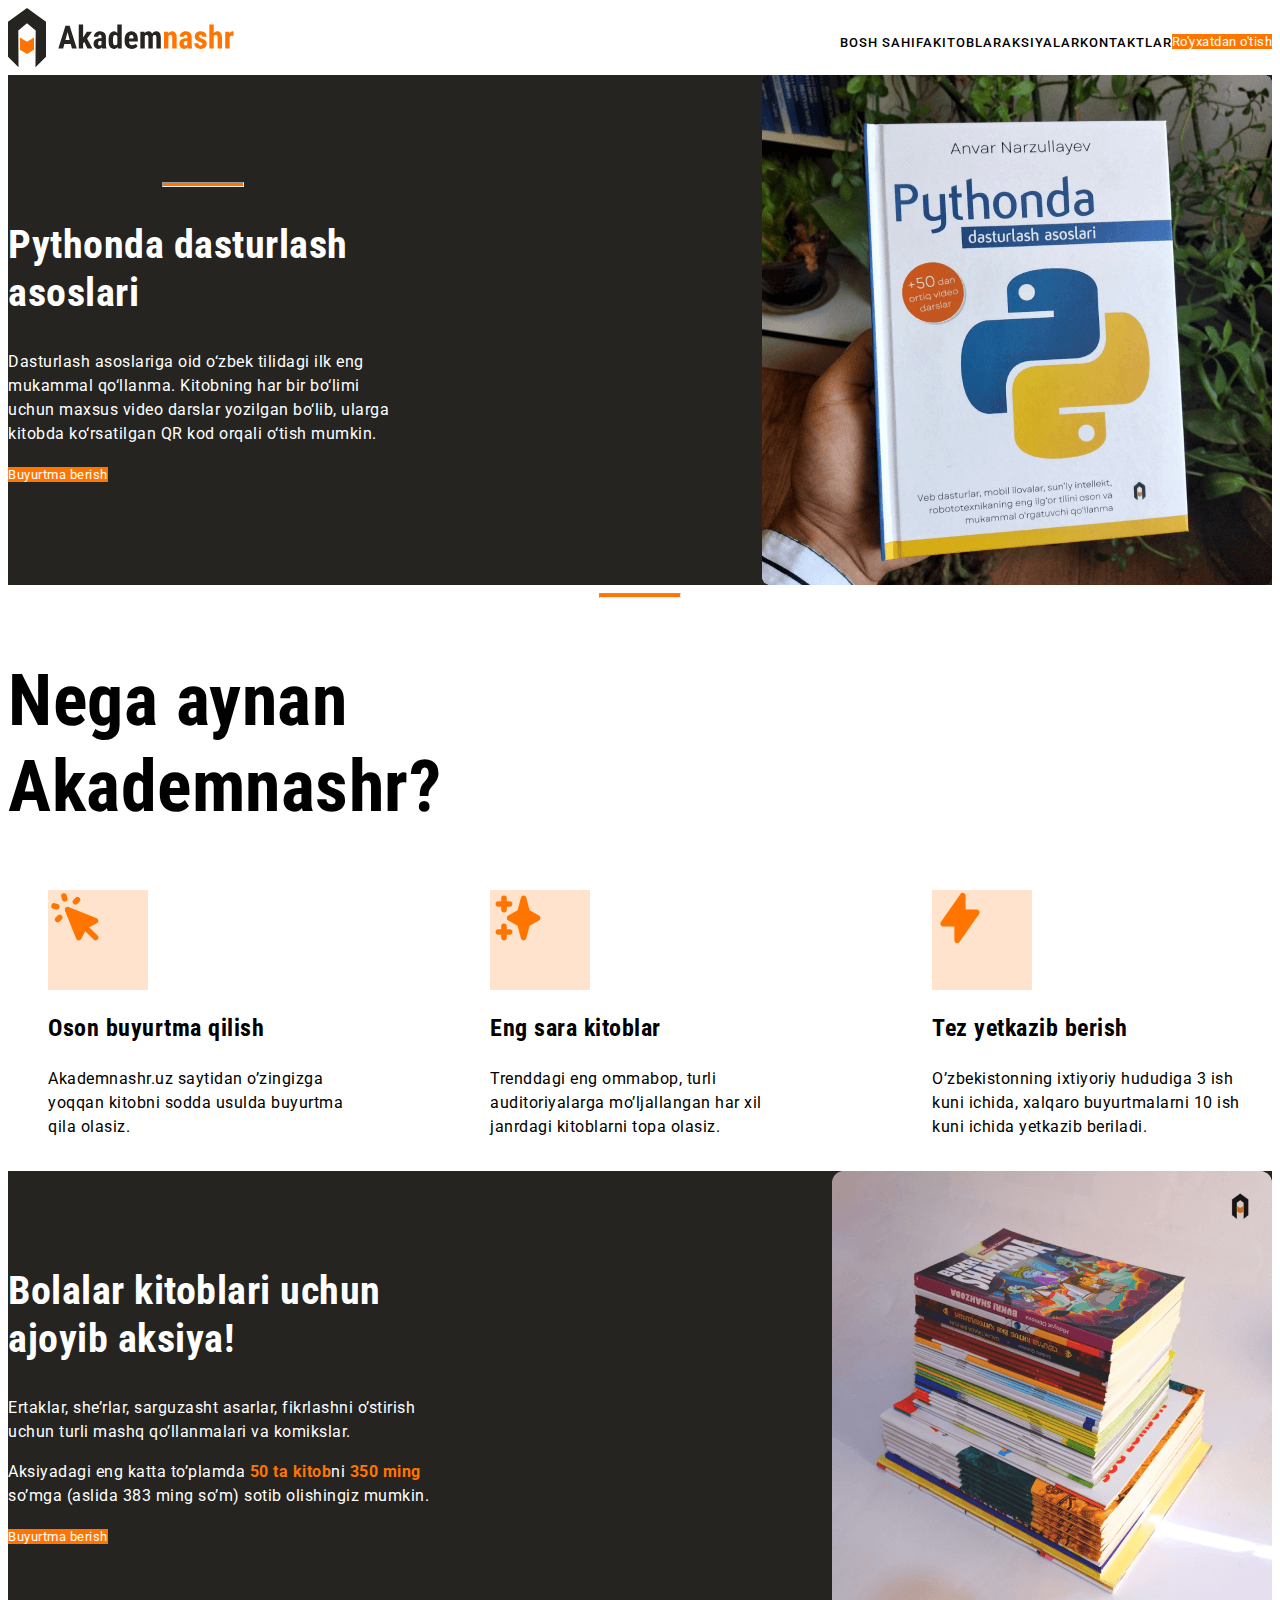
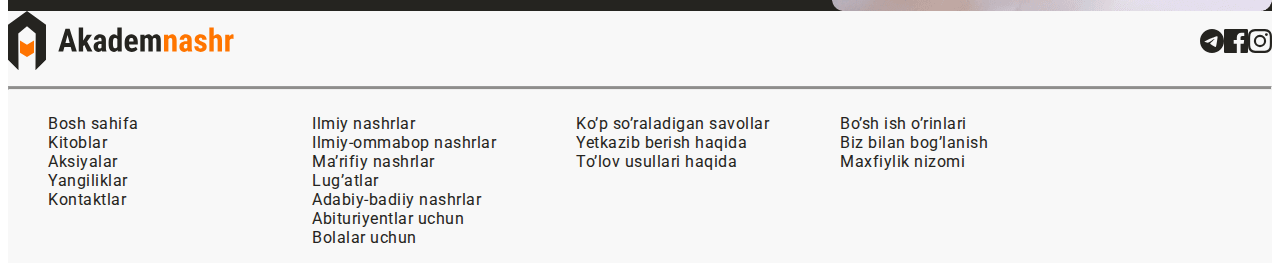
==== index.html @ c1f2f4a5 "Add flex, align-item, justify-content styles" ====
<!DOCTYPE html>
<html lang="en">
<head>
  <meta charset="UTF-8">
  <meta http-equiv="X-UA-Compatible" content="IE=edge">
  <meta name="viewport" content="width=device-width, initial-scale=1.0">
  <title>Akademnashr</title>
  <!-- link Roboto -->
  <link rel="preconnect" href="https://fonts.googleapis.com">
  <link rel="preconnect" href="https://fonts.gstatic.com" crossorigin>
  <link href="https://fonts.googleapis.com/css2?family=Roboto+Condensed:wght@700&family=Roboto:wght@400;500;700&display=swap" rel="stylesheet">
  <!-- styles -->
  <link rel="stylesheet" href="/css/styles.css">
</head>
<body>
  <!-- site - header -->
  <header class="site-header">
    <a href="akademnashr-project.html"><img src="/img/logo.svg" alt="Akademnashr-logosi" width="227" height="60"></a>
    <div class="site-header-actions">
      <!-- site - nav -->
      <nav>
        <ul class="sitenav-list">
          <li><a class="sitenav-link" href="#">Bosh sahifa</a></li>
          <li><a class="sitenav-link" href="#">Kitoblar</a></li>
          <li><a class="sitenav-link" href="#">Aksiyalar</a></li>
          <li><a class="sitenav-link" href="#">Kontaktlar</a></li>
        </ul>
      </nav>
      <a class="orange-button" href="#">Ro'yxatdan o'tish</a>
    </div>
  </header>

  <!-- hero qismi -->
  <main>
    <section class="hero">
      <div class="hero-content">
        <hr class="orange-hr">
        <h2 class="hero-heading">Pythonda dasturlash <br>asoslari</h2>
        <p class="hero-text">Dasturlash asoslariga oid o‘zbek tilidagi ilk eng <br>mukammal qo‘llanma. Kitobning har bir bo‘limi <br>uchun maxsus video darslar yozilgan bo‘lib, ularga <br>kitobda ko‘rsatilgan QR kod orqali o‘tish mumkin.</p>
        <a class="orange-button" href="#">Buyurtma berish</a>
      </div>

      <img class="hero-img" src="/img/python-book.png" alt="python-book" width="510" height="510" srcset="/img/python-book.png 1x, /img/python-book@2x.png 2x">
    </section>

    <!-- features qismi oziga xosliklari -->
    <section class="features">
      <hr class="orange-hr">
      <h2 class="features-heading">Nega aynan Akademnashr?</h2>
      <ul class="features-list">
        <li class="feature">
          <div class="feature-icon-wrapper">
            <img src="/img/Icon/cursor-click.svg" alt="" width="56" height="56">
          </div>
          <h3 class="feature-title">Oson buyurtma qilish</h3>
          <p class="feature-info">Akademnashr.uz saytidan o’zingizga <br>yoqqan kitobni sodda usulda buyurtma <br>qila olasiz.</p>
        </li>
        <li class="feature">
          <div class="feature-icon-wrapper">
            <img src="/img/Icon/sparkles.svg" alt="" width="56" height="56">
          </div>
          <h3 class="feature-title">Eng sara kitoblar</h3>
          <p class="feature-info">Trenddagi eng ommabop, turli <br>auditoriyalarga mo’ljallangan har xil <br>janrdagi kitoblarni topa olasiz.</p>
        </li>
        <li class="feature">
          <div class="feature-icon-wrapper">
            <img src="/img/Icon/lightning-bolt.svg" alt="" width="56" height="56">
          </div>
          <h3 class="feature-title">Tez yetkazib berish</h3>
          <p class="feature-info">O’zbekistonning ixtiyoriy hududiga 3 ish <br>kuni ichida, xalqaro buyurtmalarni 10 ish <br>kuni ichida yetkazib beriladi.</p>
        </li>
      </ul>
    </section>

    <!-- Aksiya  -->
    <section class="sale">
      <div class="sale-content">
        <h2 class="sale-heading">Bolalar kitoblari uchun <br>ajoyib aksiya!</h2>
        <p class="sale-text">Ertaklar, she’rlar, sarguzasht asarlar, fikrlashni o’stirish <br>uchun turli mashq qo’llanmalari va komikslar.</p>
        <p class="sale-text">Aksiyadagi eng katta to’plamda <strong class="sale-highlight">50 ta kitob</strong>ni <strong class="sale-highlight">350 ming</strong> <br>so’mga (aslida 383 ming so’m) sotib olishingiz mumkin.</p>
        <a class="orange-button" href="#">Buyurtma berish</a>
      </div>

      <img class="sale-img" src="/img/sale-img.png" alt="Aksiya-book" width="440" height="440" srcset="/img/sale-img.png 1x, /img/sale-img@2x.png 2x">
    </section>
  </main>

  <!-- site-footer qismi -->
  <footer class="site-footer">
    <div class="site-footer-top">
      <a href="akademnashr-project.html"><img src="/img/logo.svg" alt="Akademnashr-logosi" width="227" height="60"></a>
      <!-- ijtimoiy tarmoqlar -->
      <ul class="site-footer-socials">
        <li><a href="https://t.me/Akademnashr" target="_blank"><svg width="24" height="24" fill="none" xmlns="http://www.w3.org/2000/svg"><path d="M12 0C5.376 0 0 5.376 0 12s5.376 12 12 12 12-5.376 12-12S18.624 0 12 0Zm5.568 8.16c-.18 1.896-.96 6.504-1.356 8.628-.168.9-.504 1.2-.816 1.236-.696.06-1.224-.456-1.896-.9-1.056-.696-1.656-1.128-2.676-1.8-1.188-.78-.42-1.212.264-1.908.18-.18 3.252-2.976 3.312-3.228a.24.24 0 0 0-.06-.216c-.072-.06-.168-.036-.252-.024-.108.024-1.788 1.14-5.064 3.348-.48.324-.912.492-1.296.48-.432-.012-1.248-.24-1.86-.444-.756-.24-1.344-.372-1.296-.792.024-.216.324-.432.888-.66 3.504-1.524 5.832-2.532 6.996-3.012 3.336-1.392 4.02-1.632 4.476-1.632.096 0 .324.024.468.144.12.096.156.228.168.324-.012.072.012.288 0 .456Z" fill="#252420"/></svg>
        </a>
      </li>
      <li><a href="https://www.facebook.com/Akademnashr" target="_blank"><svg width="24" height="24" fill="none" xmlns="http://www.w3.org/2000/svg"><path d="M22.675 0H1.325C.593 0 0 .593 0 1.325v21.351C0 23.407.593 24 1.325 24H12.82v-9.294H9.692v-3.622h3.128V8.413c0-3.1 1.893-4.788 4.659-4.788 1.325 0 2.463.099 2.795.143v3.24l-1.918.001c-1.504 0-1.795.715-1.795 1.763v2.313h3.587l-.467 3.622h-3.12V24h6.116c.73 0 1.323-.593 1.323-1.325V1.325C24 .593 23.407 0 22.675 0Z" fill="#252420"/></svg>
      </a>
    </li>
    <li><a href="https://www.instagram.com/akademnashr" target="_blank"><svg width="24" height="24" fill="none" xmlns="http://www.w3.org/2000/svg"><path fill-rule="evenodd" clip-rule="evenodd" d="M12 0C8.741 0 8.333.014 7.053.072 2.695.272.273 2.69.073 7.052.014 8.333 0 8.741 0 12c0 3.259.014 3.668.072 4.948.2 4.358 2.618 6.78 6.98 6.98C8.333 23.986 8.741 24 12 24c3.259 0 3.668-.014 4.948-.072 4.354-.2 6.782-2.618 6.979-6.98.059-1.28.073-1.689.073-4.948 0-3.259-.014-3.667-.072-4.947-.196-4.354-2.617-6.78-6.979-6.98C15.668.014 15.259 0 12 0Zm0 2.163c3.204 0 3.584.012 4.85.07 3.252.148 4.771 1.691 4.919 4.919.058 1.265.069 1.645.069 4.849 0 3.205-.012 3.584-.069 4.849-.149 3.225-1.664 4.771-4.919 4.919-1.266.058-1.644.07-4.85.07-3.204 0-3.584-.012-4.849-.07-3.26-.149-4.771-1.699-4.919-4.92-.058-1.265-.07-1.644-.07-4.849 0-3.204.013-3.583.07-4.849.149-3.227 1.664-4.771 4.919-4.919 1.266-.057 1.645-.069 4.849-.069ZM5.838 12a6.162 6.162 0 1 1 12.324 0 6.162 6.162 0 0 1-12.324 0ZM12 16a4 4 0 1 1 0-8 4 4 0 0 1 0 8Zm4.965-10.405a1.44 1.44 0 1 1 2.881.001 1.44 1.44 0 0 1-2.881-.001Z" fill="#252420"/></svg>
    </a>
  </li>
</ul>
</div>

<hr class="footer-hr">

<!-- linklar -->
<section class="site-footer-bottom">
  <ul class="site-footer-links-list">
    <li><a href="#">Bosh sahifa</a></li>
    <li><a href="#">Kitoblar</a></li>
    <li><a href="#">Aksiyalar</a></li>
    <li><a href="#">Yangiliklar</a></li>
    <li><a href="#">Kontaktlar</a></li>
  </ul>

  <ul class="site-footer-links-list">
    <li><a href="#">Ilmiy nashrlar</a></li>
    <li><a href="#">Ilmiy-ommabop nashrlar</a></li>
    <li><a href="#">Ma’rifiy nashrlar</a></li>
    <li><a href="#">Lug’atlar</a></li>
    <li><a href="#">Adabiy-badiiy nashrlar</a></li>
    <li><a href="#">Abituriyentlar uchun</a></li>
    <li><a href="#">Bolalar uchun</a></li>
  </ul>

  <ul class="site-footer-links-list">
    <li><a href="#">Ko’p so’raladigan savollar</a></li>
    <li><a href="#">Yetkazib berish haqida</a></li>
    <li><a href="#">To’lov usullari haqida</a></li>
  </ul>

  <ul class="site-footer-links-list">
    <li><a href="#">Bo’sh ish o’rinlari</a></li>
    <li><a href="#">Biz bilan bog’lanish</a></li>
    <li><a href="#">Maxfiylik nizomi</a></li>
  </ul>
</section>
</footer>
</body>
</html>
---- css/styles.css ----
/* SITE-HEADER */
body{
  font-family: "Roboto","Arial",sans-serif;
  font-size: 16px;
  line-height: 1.5;
  letter-spacing: 0.5px;
}
.site-header{
  background-color:#fff;
  justify-content: space-between;
  display: flex;
  align-items: center;
}

.site-header-actions{
  display: flex;
  align-items: center;
}
/* SITE-NAV */
.sitenav-list{
  list-style: none;
  display: flex;
}

.sitenav-link{
  font-size: 13px;
  line-height: 15px;
  font-weight: 500;
  letter-spacing: 1px;
  color: #000;
  text-transform: uppercase;
  text-decoration: none;
}

.orange-button{
  font-size: 13px;
  line-height: 15px;
  background-color:#ff7500;
  color: #fff;
  text-decoration: none;
}

/* HERO */
.hero{
  background-color:#252420;
  color: #fff;
  display: flex;
  align-items: center;
  justify-content: space-between;
}

.hero-content{
  width: 390px;
}

.orange-hr{
  width: 80px;
  height: 3px;
  background-color: #ff7500;
}

.hero-heading{
  font-family: "Roboto Condensed","Roboto", "Arial", sans-serif;
  font-size: 40px;
  line-height: 1.2;
}


.hero-img{
  width: 510px;
  height: 510px;
}

/* FEATURES */

.features-heading{
  font-family: "Roboto Condensed","Roboto", "Arial", sans-serif;
  width: 440px;
  font-size: 72px;
  line-height: 1.2;
  letter-spacing: 0.5px;
}

.features-list{
  display: flex;
  justify-content: space-between;
  list-style: none;
}
/* FEATURE */
.feature{
  width: 340px;
}

.feature-icon-wrapper{
  width: 100px;
  height: 100px;
  background-color:rgba(255, 117, 0, 0.2);
}

.feature-title{
  font-size: 24px;
  line-height: 1.2;
  font-family: "Roboto Condensed","Roboto", "Arial", sans-serif;
}

/* SALE */
.sale{
  background-color: #252420;
  color: #fff;
  display: flex;
  align-items: center;
  justify-content: space-between;
}

.sale-content{
  width: 440px;
}

.sale-heading{
  font-family: "Roboto Condensed","Roboto", "Arial", sans-serif;
  font-size: 40px;
  line-height: 48px;
}

.sale-highlight{
  color: #ff7500;
}

.sale-img{
  width: 440px;
  height: 440px;
  object-fit: cover;
}

/* SITE-FOOTER */
.site-footer{
  background-color: #f8f8f8;
}
.site-footer-top{
  display: flex;
  justify-content: space-between;
  align-items: center;
}

.site-footer ul{
  list-style: none;
}

.site-footer-socials{
  display: flex;
  align-items: center;
}
.footer-hr{
  height: 2px;
  background-color: rgba(37, 36, 32, 0.5);
}
.site-footer-bottom{
  display: flex;
}

.site-footer-links-list{
  width: 224px;
  line-height: 19px;
}

.site-footer-links-list a{
  color: #252420;
  text-decoration: none;
}
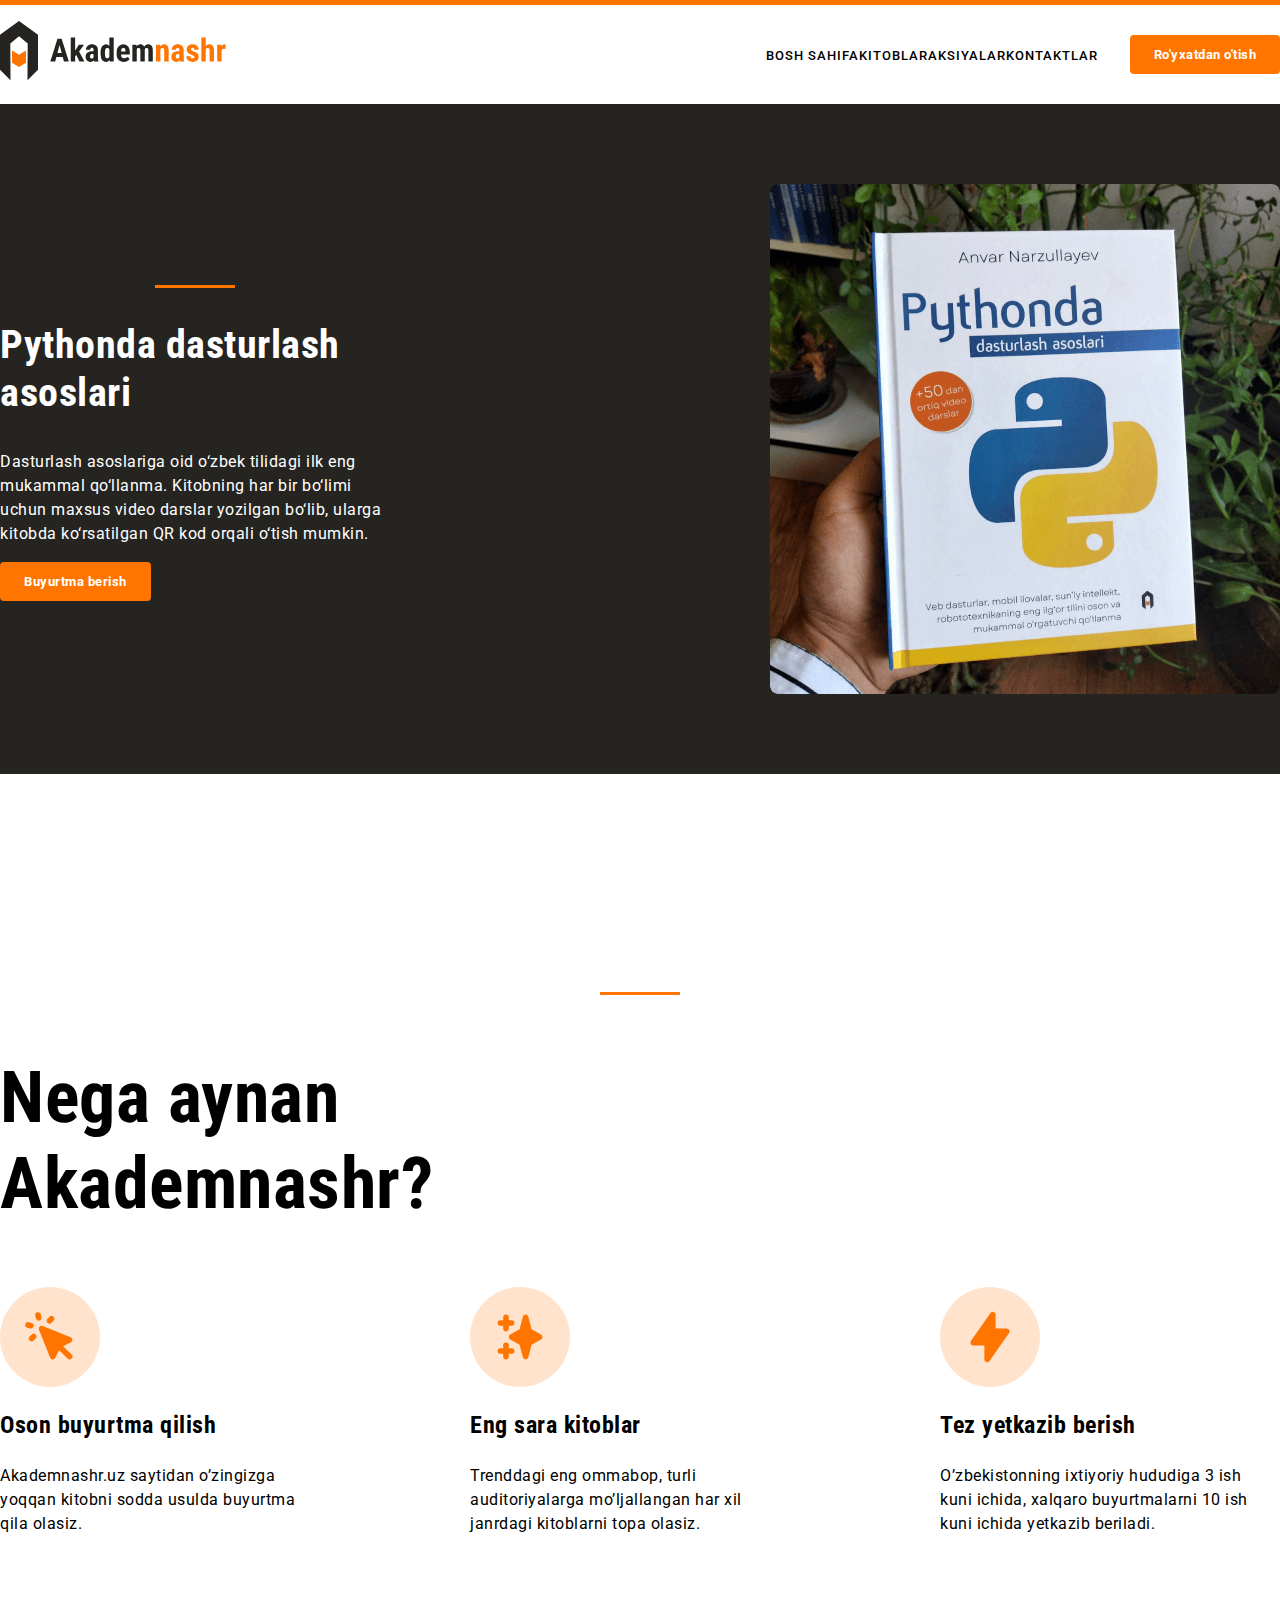
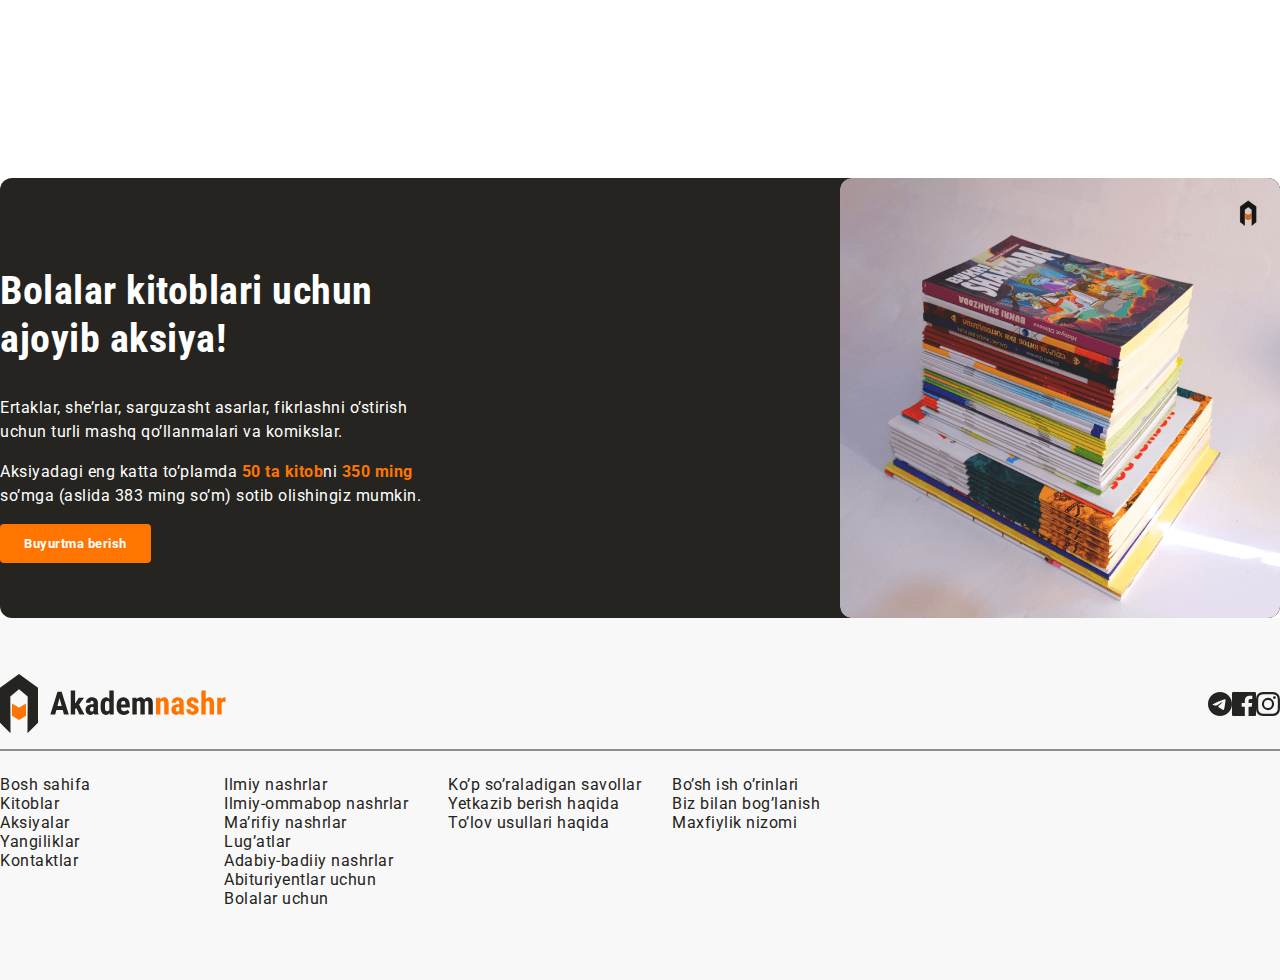
==== commit 399cb560: "Add margin styles" ====
--- a/index.html
+++ b/index.html
@@ -10,20 +10,21 @@
   <link rel="preconnect" href="https://fonts.gstatic.com" crossorigin>
   <link href="https://fonts.googleapis.com/css2?family=Roboto+Condensed:wght@700&family=Roboto:wght@400;500;700&display=swap" rel="stylesheet">
   <!-- styles -->
+  <link rel="stylesheet" href="/css/normalize.css">
   <link rel="stylesheet" href="/css/styles.css">
 </head>
 <body>
   <!-- site - header -->
   <header class="site-header">
-    <a href="akademnashr-project.html"><img src="/img/logo.svg" alt="Akademnashr-logosi" width="227" height="60"></a>
+    <a class="logo-link" href="index.html"><img src="/img/logo.svg" alt="Akademnashr-logosi" width="227" height="60"></a>
     <div class="site-header-actions">
       <!-- site - nav -->
       <nav>
         <ul class="sitenav-list">
-          <li><a class="sitenav-link" href="#">Bosh sahifa</a></li>
-          <li><a class="sitenav-link" href="#">Kitoblar</a></li>
-          <li><a class="sitenav-link" href="#">Aksiyalar</a></li>
-          <li><a class="sitenav-link" href="#">Kontaktlar</a></li>
+          <li><a class="sitenav-item sitenav-link" href="#">Bosh sahifa</a></li>
+          <li><a class="sitenav-item sitenav-link" href="#">Kitoblar</a></li>
+          <li><a class="sitenav-item sitenav-link" href="#">Aksiyalar</a></li>
+          <li><a class="sitenav-item sitenav-link" href="#">Kontaktlar</a></li>
         </ul>
       </nav>
       <a class="orange-button" href="#">Ro'yxatdan o'tish</a>
@@ -88,16 +89,16 @@
   <!-- site-footer qismi -->
   <footer class="site-footer">
     <div class="site-footer-top">
-      <a href="akademnashr-project.html"><img src="/img/logo.svg" alt="Akademnashr-logosi" width="227" height="60"></a>
+      <a class="logo-link" href="index.html"><img src="/img/logo.svg" alt="Akademnashr-logosi" width="227" height="60"></a>
       <!-- ijtimoiy tarmoqlar -->
       <ul class="site-footer-socials">
-        <li><a href="https://t.me/Akademnashr" target="_blank"><svg width="24" height="24" fill="none" xmlns="http://www.w3.org/2000/svg"><path d="M12 0C5.376 0 0 5.376 0 12s5.376 12 12 12 12-5.376 12-12S18.624 0 12 0Zm5.568 8.16c-.18 1.896-.96 6.504-1.356 8.628-.168.9-.504 1.2-.816 1.236-.696.06-1.224-.456-1.896-.9-1.056-.696-1.656-1.128-2.676-1.8-1.188-.78-.42-1.212.264-1.908.18-.18 3.252-2.976 3.312-3.228a.24.24 0 0 0-.06-.216c-.072-.06-.168-.036-.252-.024-.108.024-1.788 1.14-5.064 3.348-.48.324-.912.492-1.296.48-.432-.012-1.248-.24-1.86-.444-.756-.24-1.344-.372-1.296-.792.024-.216.324-.432.888-.66 3.504-1.524 5.832-2.532 6.996-3.012 3.336-1.392 4.02-1.632 4.476-1.632.096 0 .324.024.468.144.12.096.156.228.168.324-.012.072.012.288 0 .456Z" fill="#252420"/></svg>
+        <li class="social-icon"><a href="https://t.me/Akademnashr" target="_blank"><svg width="24" height="24" fill="none" xmlns="http://www.w3.org/2000/svg"><path d="M12 0C5.376 0 0 5.376 0 12s5.376 12 12 12 12-5.376 12-12S18.624 0 12 0Zm5.568 8.16c-.18 1.896-.96 6.504-1.356 8.628-.168.9-.504 1.2-.816 1.236-.696.06-1.224-.456-1.896-.9-1.056-.696-1.656-1.128-2.676-1.8-1.188-.78-.42-1.212.264-1.908.18-.18 3.252-2.976 3.312-3.228a.24.24 0 0 0-.06-.216c-.072-.06-.168-.036-.252-.024-.108.024-1.788 1.14-5.064 3.348-.48.324-.912.492-1.296.48-.432-.012-1.248-.24-1.86-.444-.756-.24-1.344-.372-1.296-.792.024-.216.324-.432.888-.66 3.504-1.524 5.832-2.532 6.996-3.012 3.336-1.392 4.02-1.632 4.476-1.632.096 0 .324.024.468.144.12.096.156.228.168.324-.012.072.012.288 0 .456Z" fill="currentColor"/></svg>
         </a>
       </li>
-      <li><a href="https://www.facebook.com/Akademnashr" target="_blank"><svg width="24" height="24" fill="none" xmlns="http://www.w3.org/2000/svg"><path d="M22.675 0H1.325C.593 0 0 .593 0 1.325v21.351C0 23.407.593 24 1.325 24H12.82v-9.294H9.692v-3.622h3.128V8.413c0-3.1 1.893-4.788 4.659-4.788 1.325 0 2.463.099 2.795.143v3.24l-1.918.001c-1.504 0-1.795.715-1.795 1.763v2.313h3.587l-.467 3.622h-3.12V24h6.116c.73 0 1.323-.593 1.323-1.325V1.325C24 .593 23.407 0 22.675 0Z" fill="#252420"/></svg>
+      <li class="social-icon"><a href="https://www.facebook.com/Akademnashr" target="_blank"><svg width="24" height="24" fill="none" xmlns="http://www.w3.org/2000/svg"><path d="M22.675 0H1.325C.593 0 0 .593 0 1.325v21.351C0 23.407.593 24 1.325 24H12.82v-9.294H9.692v-3.622h3.128V8.413c0-3.1 1.893-4.788 4.659-4.788 1.325 0 2.463.099 2.795.143v3.24l-1.918.001c-1.504 0-1.795.715-1.795 1.763v2.313h3.587l-.467 3.622h-3.12V24h6.116c.73 0 1.323-.593 1.323-1.325V1.325C24 .593 23.407 0 22.675 0Z" fill="currentColor"/></svg>
       </a>
     </li>
-    <li><a href="https://www.instagram.com/akademnashr" target="_blank"><svg width="24" height="24" fill="none" xmlns="http://www.w3.org/2000/svg"><path fill-rule="evenodd" clip-rule="evenodd" d="M12 0C8.741 0 8.333.014 7.053.072 2.695.272.273 2.69.073 7.052.014 8.333 0 8.741 0 12c0 3.259.014 3.668.072 4.948.2 4.358 2.618 6.78 6.98 6.98C8.333 23.986 8.741 24 12 24c3.259 0 3.668-.014 4.948-.072 4.354-.2 6.782-2.618 6.979-6.98.059-1.28.073-1.689.073-4.948 0-3.259-.014-3.667-.072-4.947-.196-4.354-2.617-6.78-6.979-6.98C15.668.014 15.259 0 12 0Zm0 2.163c3.204 0 3.584.012 4.85.07 3.252.148 4.771 1.691 4.919 4.919.058 1.265.069 1.645.069 4.849 0 3.205-.012 3.584-.069 4.849-.149 3.225-1.664 4.771-4.919 4.919-1.266.058-1.644.07-4.85.07-3.204 0-3.584-.012-4.849-.07-3.26-.149-4.771-1.699-4.919-4.92-.058-1.265-.07-1.644-.07-4.849 0-3.204.013-3.583.07-4.849.149-3.227 1.664-4.771 4.919-4.919 1.266-.057 1.645-.069 4.849-.069ZM5.838 12a6.162 6.162 0 1 1 12.324 0 6.162 6.162 0 0 1-12.324 0ZM12 16a4 4 0 1 1 0-8 4 4 0 0 1 0 8Zm4.965-10.405a1.44 1.44 0 1 1 2.881.001 1.44 1.44 0 0 1-2.881-.001Z" fill="#252420"/></svg>
+    <li class="social-icon"><a href="https://www.instagram.com/akademnashr" target="_blank"><svg width="24" height="24" fill="none" xmlns="http://www.w3.org/2000/svg"><path fill-rule="evenodd" clip-rule="evenodd" d="M12 0C8.741 0 8.333.014 7.053.072 2.695.272.273 2.69.073 7.052.014 8.333 0 8.741 0 12c0 3.259.014 3.668.072 4.948.2 4.358 2.618 6.78 6.98 6.98C8.333 23.986 8.741 24 12 24c3.259 0 3.668-.014 4.948-.072 4.354-.2 6.782-2.618 6.979-6.98.059-1.28.073-1.689.073-4.948 0-3.259-.014-3.667-.072-4.947-.196-4.354-2.617-6.78-6.979-6.98C15.668.014 15.259 0 12 0Zm0 2.163c3.204 0 3.584.012 4.85.07 3.252.148 4.771 1.691 4.919 4.919.058 1.265.069 1.645.069 4.849 0 3.205-.012 3.584-.069 4.849-.149 3.225-1.664 4.771-4.919 4.919-1.266.058-1.644.07-4.85.07-3.204 0-3.584-.012-4.849-.07-3.26-.149-4.771-1.699-4.919-4.92-.058-1.265-.07-1.644-.07-4.849 0-3.204.013-3.583.07-4.849.149-3.227 1.664-4.771 4.919-4.919 1.266-.057 1.645-.069 4.849-.069ZM5.838 12a6.162 6.162 0 1 1 12.324 0 6.162 6.162 0 0 1-12.324 0ZM12 16a4 4 0 1 1 0-8 4 4 0 0 1 0 8Zm4.965-10.405a1.44 1.44 0 1 1 2.881.001 1.44 1.44 0 0 1-2.881-.001Z" fill="currentColor"/></svg>
     </a>
   </li>
 </ul>
--- a/css/styles.css
+++ b/css/styles.css
@@ -5,11 +5,27 @@
   line-height: 1.5;
   letter-spacing: 0.5px;
 }
+*:focus{
+  outline: 2px dotted #ff7500;
+  outline-offset: 3px;
+}
 .site-header{
   background-color:#fff;
   justify-content: space-between;
   display: flex;
   align-items: center;
+  padding-top: 16px;
+  padding-bottom: 16px;
+  border-top: 5px solid #ff7500;
+}
+.logo-link{
+  transition: opacity 0.4s ease;
+}
+.logo-link:hover{
+  opacity: 0.8;
+}
+.logo-link:active{
+  opacity: 0.6;
 }
 
 .site-header-actions{
@@ -20,6 +36,15 @@
 .sitenav-list{
   list-style: none;
   display: flex;
+  padding: 0;
+  margin: 0;
+  margin-right: 32px;
+}
+.sitenav-item {
+  margin-right: 32px;
+}
+.sitenav-item:last-child {
+  margin-right: 0;
 }
 
 .sitenav-link{
@@ -30,16 +55,36 @@
   color: #000;
   text-transform: uppercase;
   text-decoration: none;
+  transition: color 0.4s ease,
+  opacity 0.4s ease;
+
+}
+
+.sitenav-link:hover{
+  color:#ff7500;
+}
+.sitenav-link:active{
+  opacity: 0.6;
 }
 
 .orange-button{
+  display: inline-block;
+  padding: 12px 24px;
+  border-radius: 4px;
+  font-weight: bold;
   font-size: 13px;
   line-height: 15px;
   background-color:#ff7500;
   color: #fff;
   text-decoration: none;
-}
-
+  transition: opacity 0.4s ease;
+}
+.orange-button:hover{
+  opacity: 0.8;
+}
+.orange-button:active{
+  opacity: 0.6;
+}
 /* HERO */
 .hero{
   background-color:#252420;
@@ -47,6 +92,8 @@
   display: flex;
   align-items: center;
   justify-content: space-between;
+  padding-top: 80px;
+  padding-bottom: 80px;
 }
 
 .hero-content{
@@ -57,6 +104,7 @@
   width: 80px;
   height: 3px;
   background-color: #ff7500;
+  border: 0;
 }
 
 .hero-heading{
@@ -69,10 +117,14 @@
 .hero-img{
   width: 510px;
   height: 510px;
+  border-radius: 8px;
 }
 
 /* FEATURES */
-
+.features{
+  padding-top: 210px;
+  padding-bottom: 210px;
+}
 .features-heading{
   font-family: "Roboto Condensed","Roboto", "Arial", sans-serif;
   width: 440px;
@@ -85,6 +137,7 @@
   display: flex;
   justify-content: space-between;
   list-style: none;
+  padding: 0;
 }
 /* FEATURE */
 .feature{
@@ -92,8 +145,12 @@
 }
 
 .feature-icon-wrapper{
+  display: flex;
+  justify-content: center;
+  align-items: center;
   width: 100px;
   height: 100px;
+  border-radius: 50%;
   background-color:rgba(255, 117, 0, 0.2);
 }
 
@@ -110,6 +167,7 @@
   display: flex;
   align-items: center;
   justify-content: space-between;
+  border-radius: 12px;
 }
 
 .sale-content{
@@ -130,11 +188,14 @@
   width: 440px;
   height: 440px;
   object-fit: cover;
+  border-radius: 12px;
 }
 
 /* SITE-FOOTER */
 .site-footer{
   background-color: #f8f8f8;
+  padding-top: 56px;
+  padding-bottom: 56px;
 }
 .site-footer-top{
   display: flex;
@@ -149,10 +210,23 @@
 .site-footer-socials{
   display: flex;
   align-items: center;
-}
+  padding: 0;
+}
+.site-footer-socials a{
+  color: #252420;
+}
+
+.site-footer-socials a:hover{
+  color: #ff7500;
+}
+.site-footer-socials a:active{
+  opacity: 0.6;
+}
+
 .footer-hr{
   height: 2px;
   background-color: rgba(37, 36, 32, 0.5);
+  border: 0;
 }
 .site-footer-bottom{
   display: flex;
@@ -161,9 +235,17 @@
 .site-footer-links-list{
   width: 224px;
   line-height: 19px;
+  padding: 0;
 }
 
 .site-footer-links-list a{
   color: #252420;
   text-decoration: none;
+}
+
+.site-footer-links-list a:hover{
+  color: #ff7500;
+}
+.site-footer-links-list a:active{
+  opacity: 0.6;
 }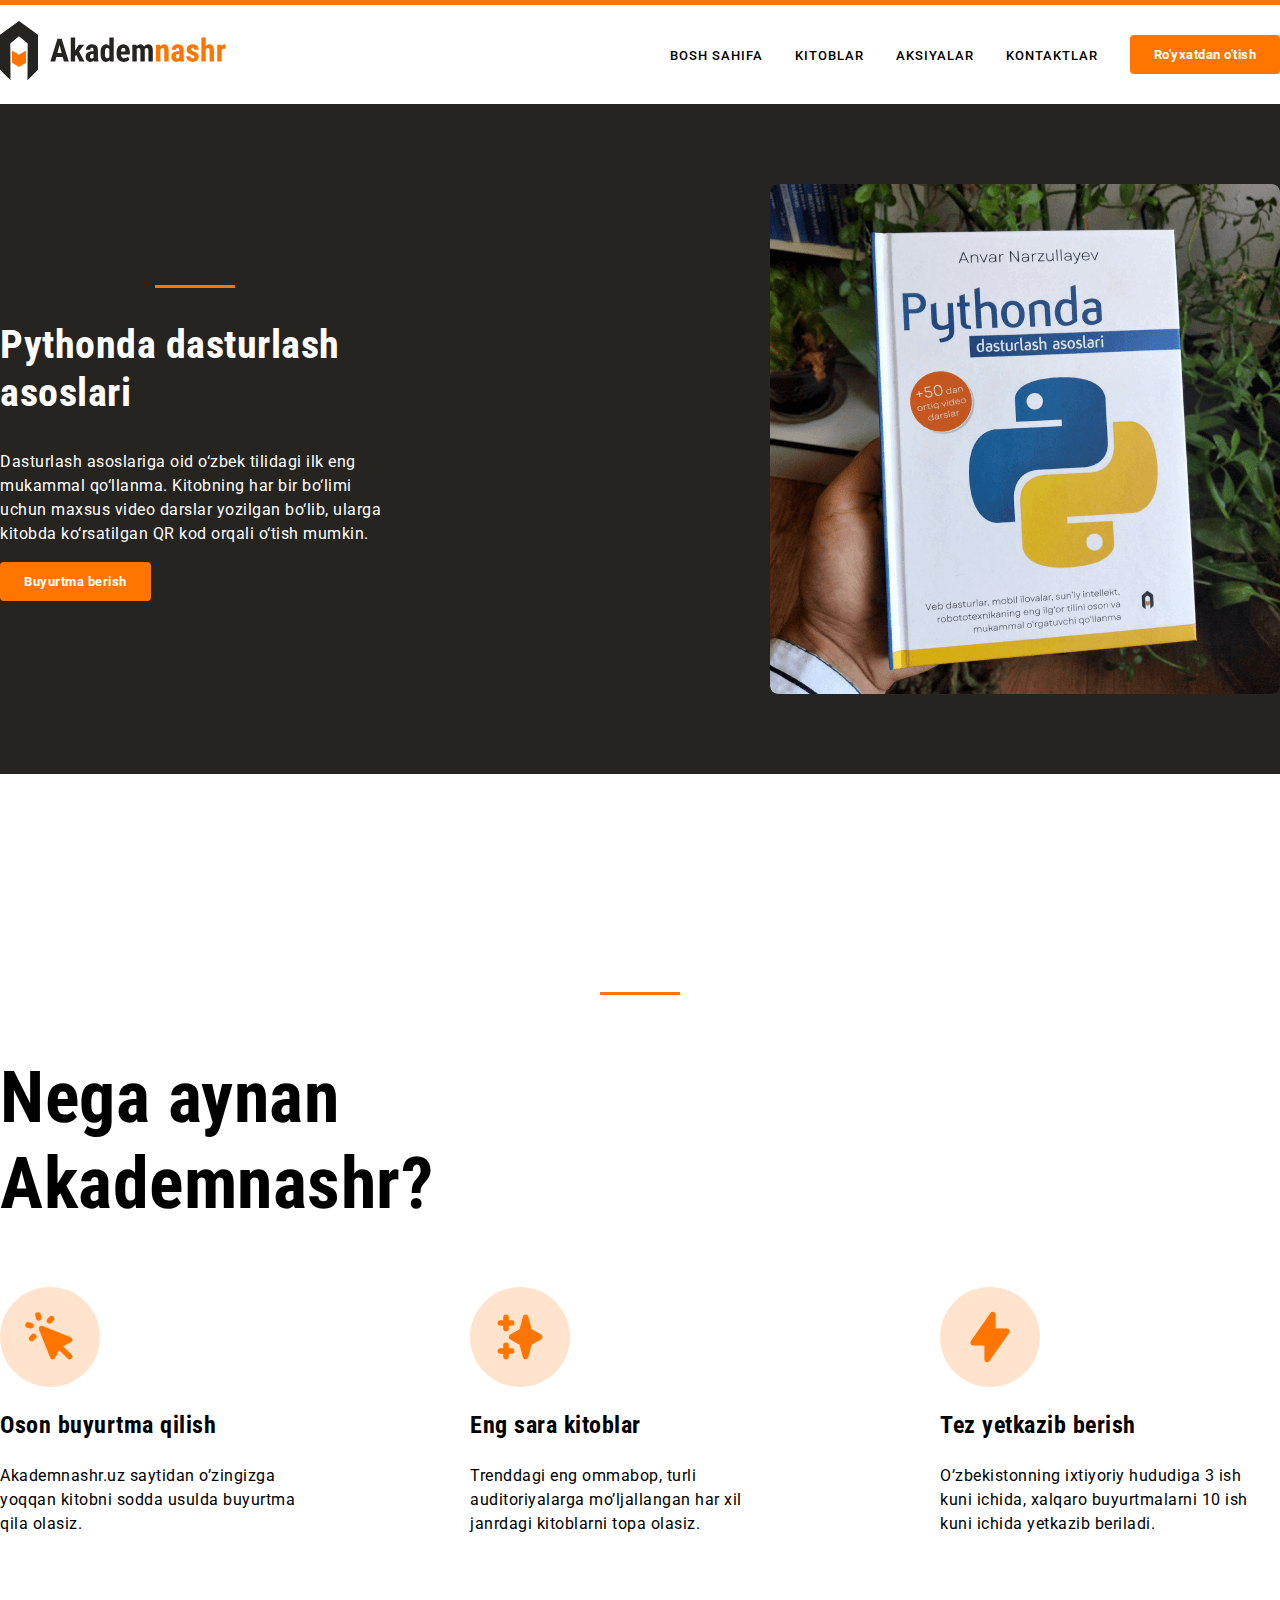
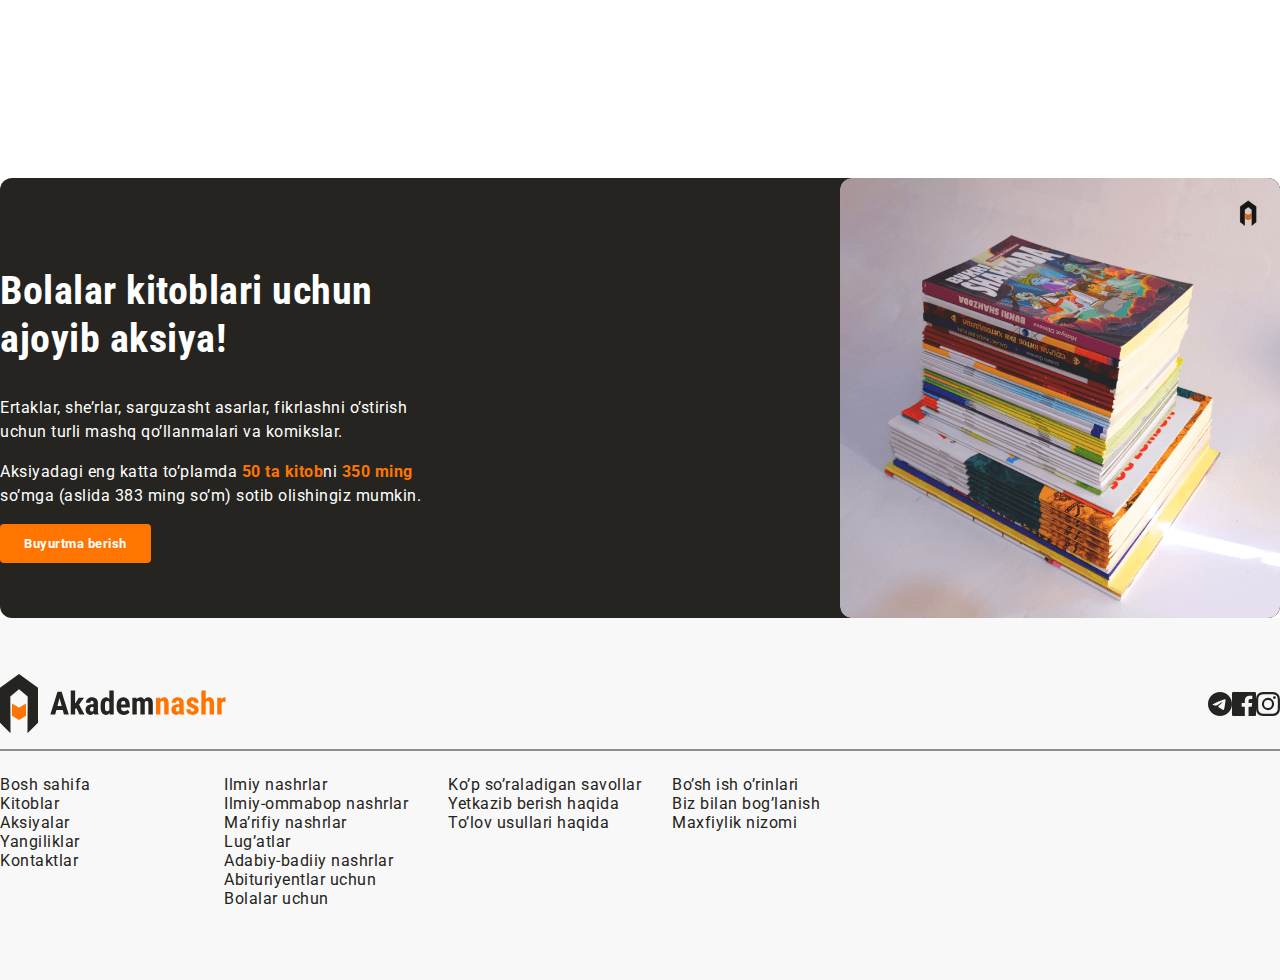
==== commit 90c06cc9: "fix the bug" ====
--- a/index.html
+++ b/index.html
@@ -21,10 +21,10 @@
       <!-- site - nav -->
       <nav>
         <ul class="sitenav-list">
-          <li><a class="sitenav-item sitenav-link" href="#">Bosh sahifa</a></li>
-          <li><a class="sitenav-item sitenav-link" href="#">Kitoblar</a></li>
-          <li><a class="sitenav-item sitenav-link" href="#">Aksiyalar</a></li>
-          <li><a class="sitenav-item sitenav-link" href="#">Kontaktlar</a></li>
+          <li class="sitenav-item"><a class="sitenav-link" href="#">Bosh sahifa</a></li>
+          <li class="sitenav-item"><a class="sitenav-link" href="#">Kitoblar</a></li>
+          <li class="sitenav-item"><a class="sitenav-link" href="#">Aksiyalar</a></li>
+          <li class="sitenav-item"><a class="sitenav-link" href="#">Kontaktlar</a></li>
         </ul>
       </nav>
       <a class="orange-button" href="#">Ro'yxatdan o'tish</a>
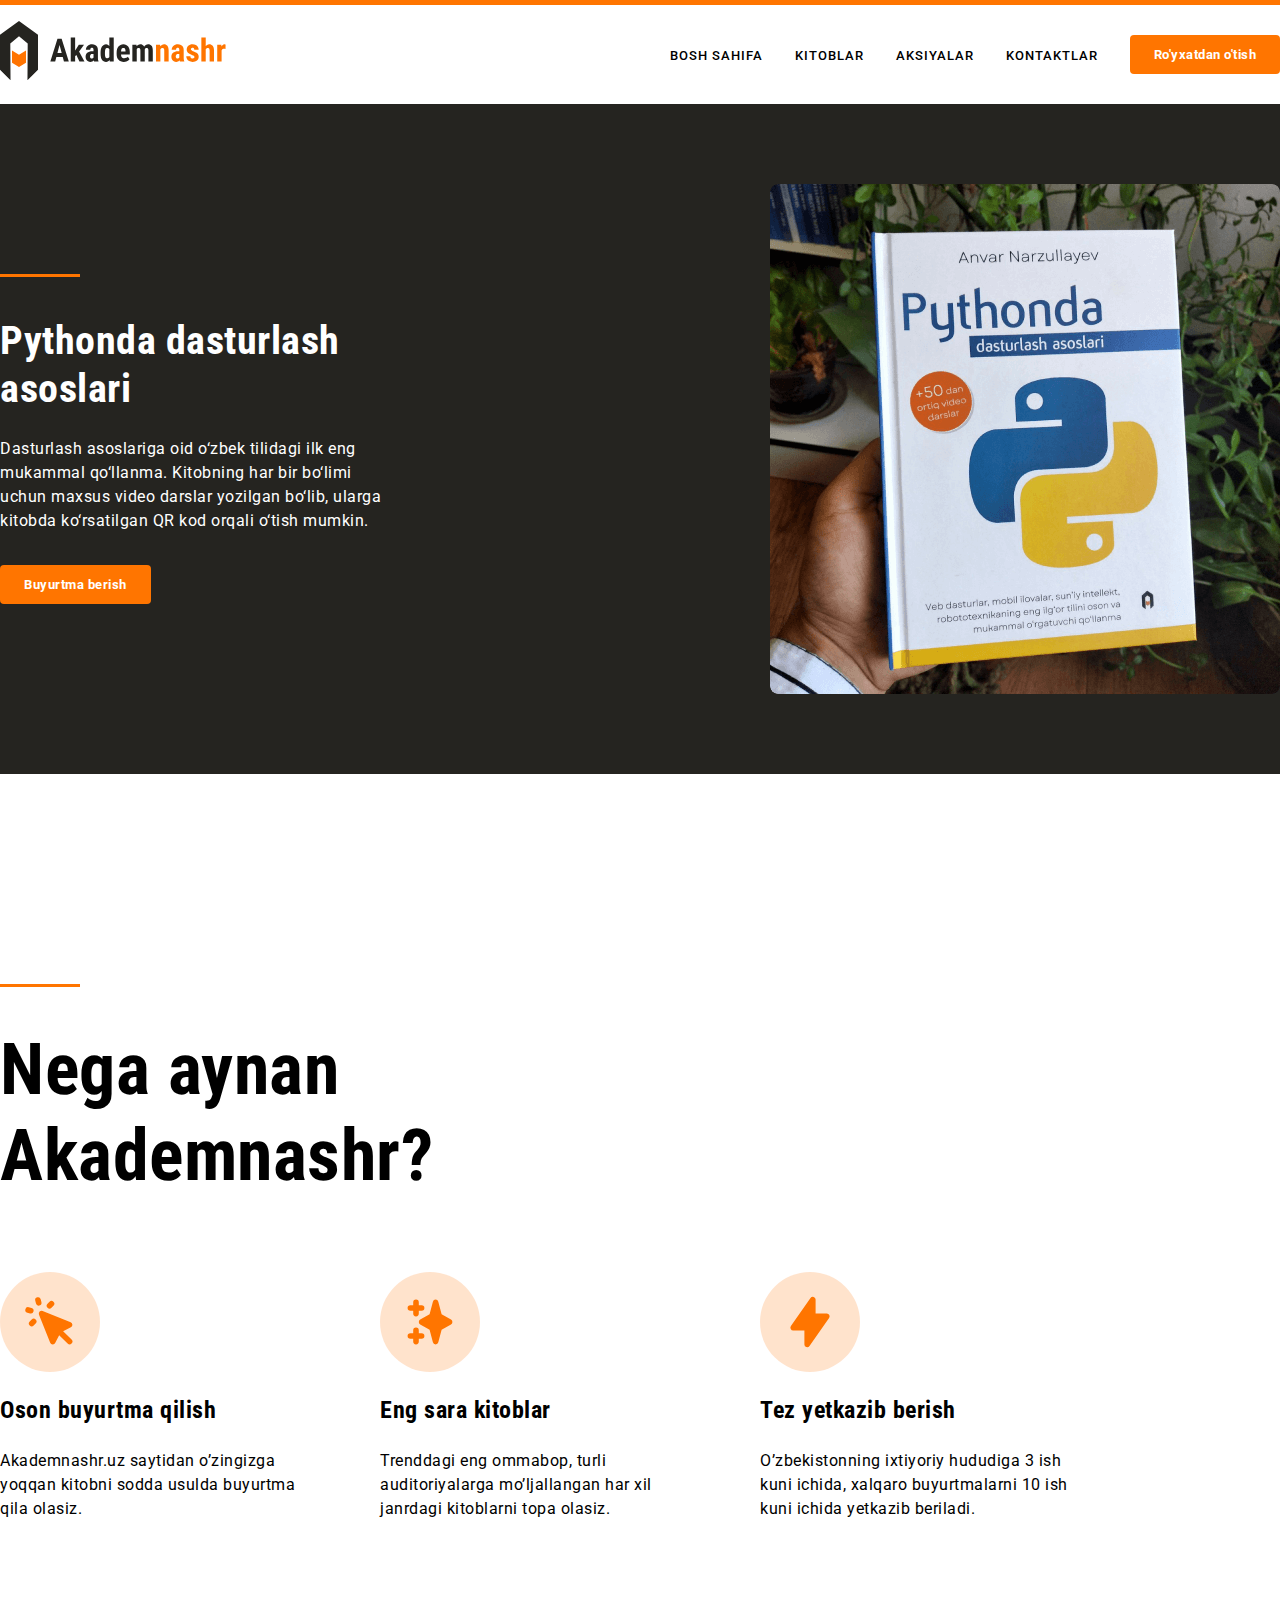
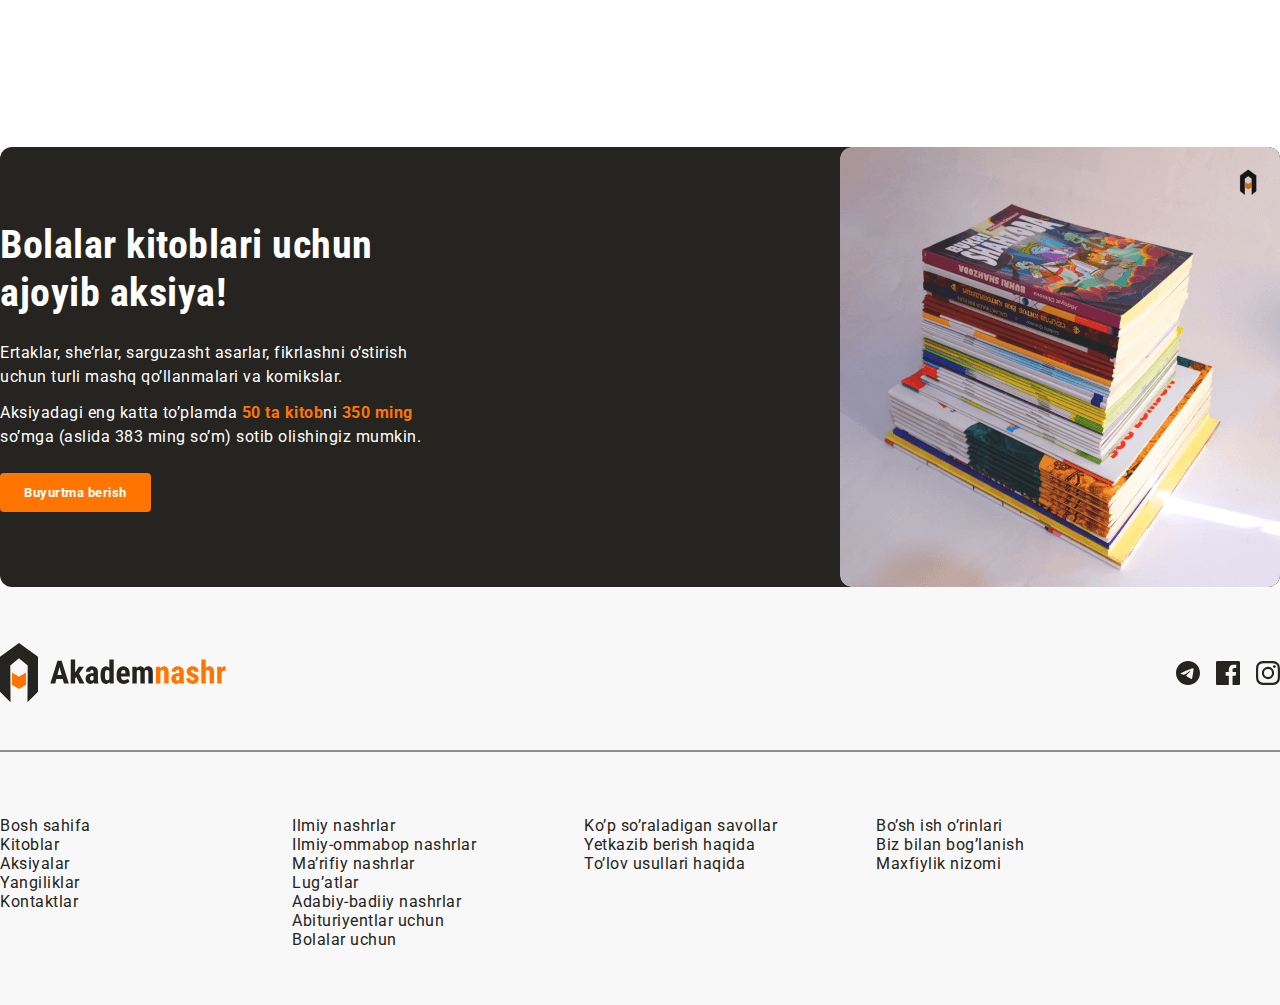
==== commit 50350768: "Add margin and normalize styles" ====
--- a/index.html
+++ b/index.html
@@ -77,8 +77,10 @@
     <section class="sale">
       <div class="sale-content">
         <h2 class="sale-heading">Bolalar kitoblari uchun <br>ajoyib aksiya!</h2>
-        <p class="sale-text">Ertaklar, she’rlar, sarguzasht asarlar, fikrlashni o’stirish <br>uchun turli mashq qo’llanmalari va komikslar.</p>
-        <p class="sale-text">Aksiyadagi eng katta to’plamda <strong class="sale-highlight">50 ta kitob</strong>ni <strong class="sale-highlight">350 ming</strong> <br>so’mga (aslida 383 ming so’m) sotib olishingiz mumkin.</p>
+        <div class="sale-text-wrapper">
+          <p class="sale-text">Ertaklar, she’rlar, sarguzasht asarlar, fikrlashni o’stirish <br>uchun turli mashq qo’llanmalari va komikslar.</p>
+          <p class="sale-text">Aksiyadagi eng katta to’plamda <strong class="sale-highlight">50 ta kitob</strong>ni <strong class="sale-highlight">350 ming</strong> <br>so’mga (aslida 383 ming so’m) sotib olishingiz mumkin.</p>
+        </div>
         <a class="orange-button" href="#">Buyurtma berish</a>
       </div>
 
--- a/css/styles.css
+++ b/css/styles.css
@@ -96,7 +96,7 @@
   padding-bottom: 80px;
 }
 
-.hero-content{
+.hero-content {
   width: 390px;
 }
 
@@ -105,12 +105,20 @@
   height: 3px;
   background-color: #ff7500;
   border: 0;
+  margin: 0;
+  margin-bottom: 40px;
 }
 
 .hero-heading{
   font-family: "Roboto Condensed","Roboto", "Arial", sans-serif;
   font-size: 40px;
   line-height: 1.2;
+  margin-top: 0;
+  margin-bottom: 24px;
+}
+.hero-text {
+  margin-top: 0;
+  margin-bottom: 32px;
 }
 
 
@@ -131,17 +139,23 @@
   font-size: 72px;
   line-height: 1.2;
   letter-spacing: 0.5px;
+  margin-top: 0;
+  margin-bottom: 72px;
 }
 
 .features-list{
   display: flex;
-  justify-content: space-between;
-  list-style: none;
-  padding: 0;
+  list-style: none;
+  padding: 0;
+  margin: 0;
 }
 /* FEATURE */
 .feature{
   width: 340px;
+  margin-right: 40px;
+}
+.feature:last-child{
+  margin-right: 0;
 }
 
 .feature-icon-wrapper{
@@ -178,6 +192,18 @@
   font-family: "Roboto Condensed","Roboto", "Arial", sans-serif;
   font-size: 40px;
   line-height: 48px;
+  margin-top: 0;
+  margin-bottom: 24px;
+}
+.sale-text{
+  margin-top: 0;
+  margin-bottom: 12px;
+}
+.sale-text:last-child{
+  margin-bottom: 0;
+}
+.sale-text-wrapper{
+  margin-bottom: 24px;
 }
 
 .sale-highlight{
@@ -211,7 +237,15 @@
   display: flex;
   align-items: center;
   padding: 0;
-}
+  margin: 0;
+}
+.site-footer-socials li {
+  margin-right: 16px;
+}
+.site-footer-socials li:last-child {
+  margin-right: 0;
+}
+
 .site-footer-socials a{
   color: #252420;
 }
@@ -227,6 +261,8 @@
   height: 2px;
   background-color: rgba(37, 36, 32, 0.5);
   border: 0;
+  margin-top: 40px;
+  margin-bottom: 64px;
 }
 .site-footer-bottom{
   display: flex;
@@ -236,7 +272,14 @@
   width: 224px;
   line-height: 19px;
   padding: 0;
-}
+  list-style: none;
+  margin: 0;
+  margin-right: 68px;
+}
+.site-footer-links-list:last-child{
+  margin-right: 0;
+}
+
 
 .site-footer-links-list a{
   color: #252420;
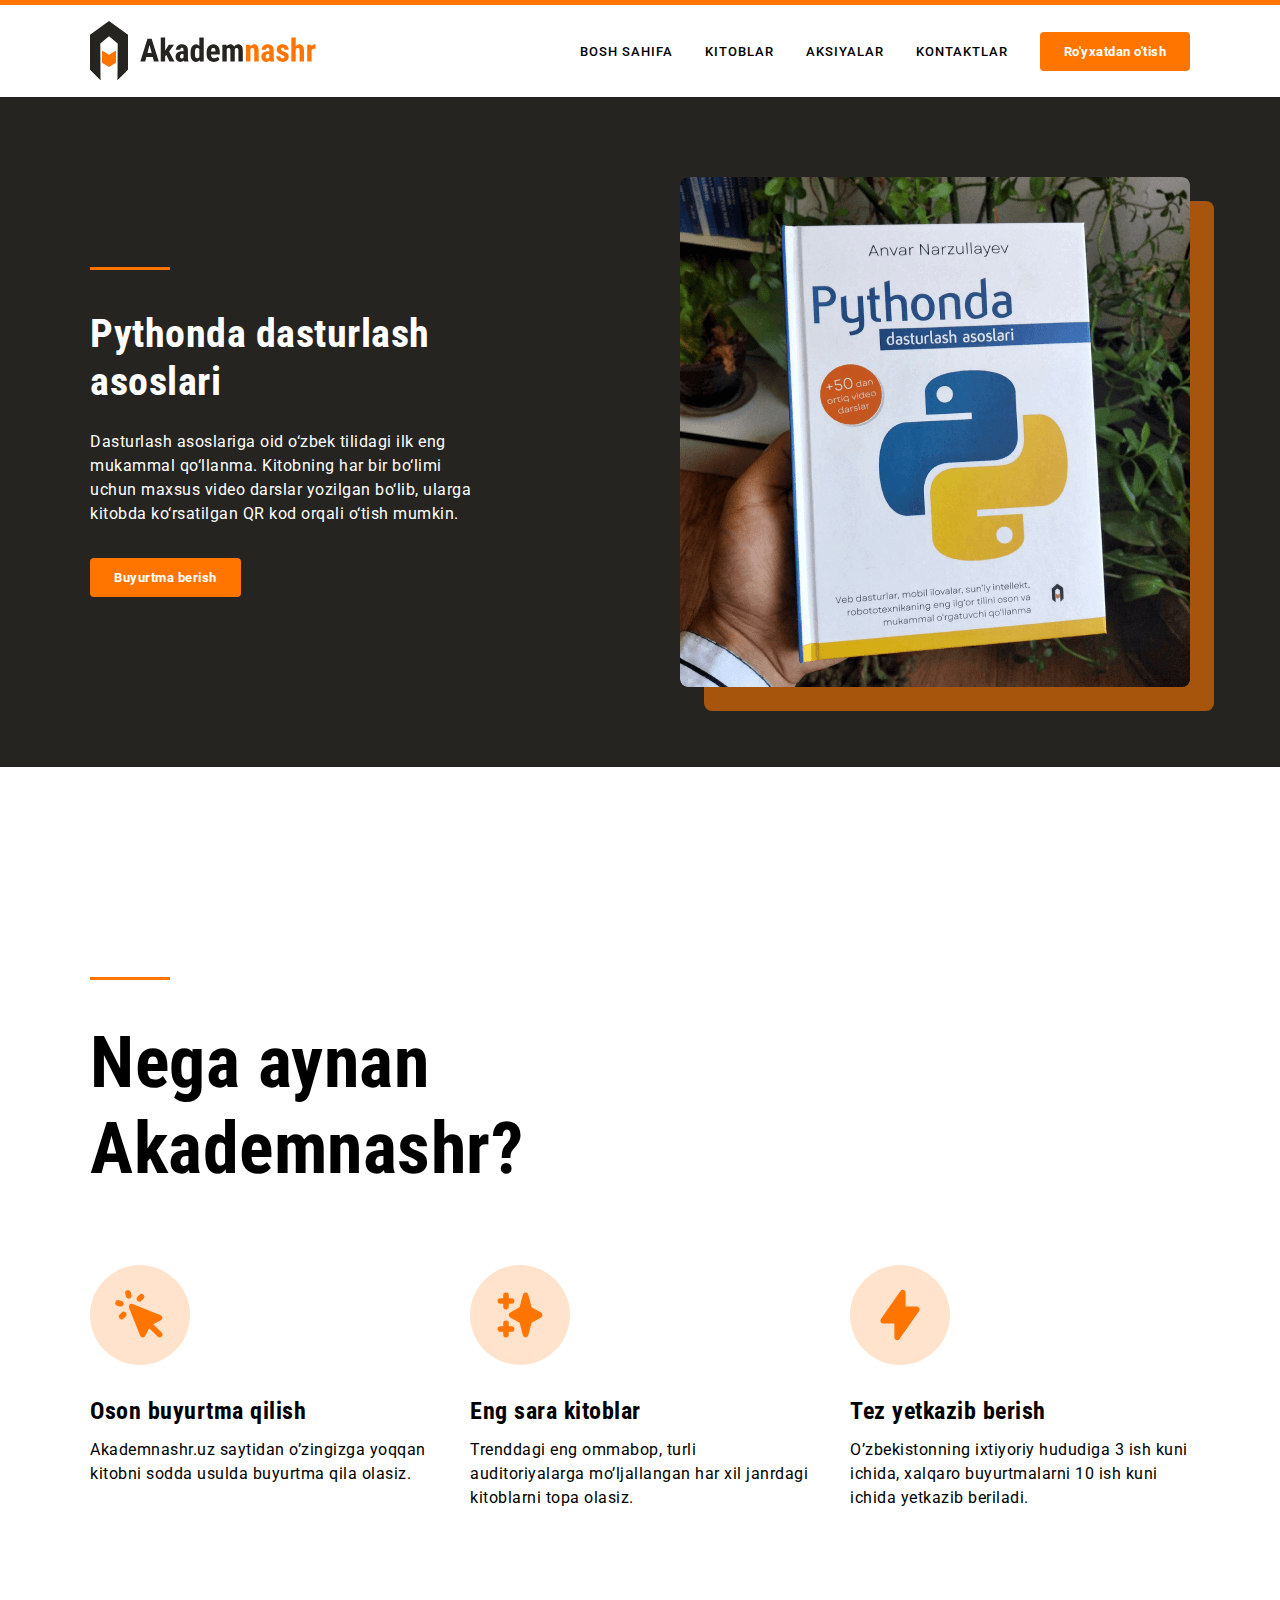
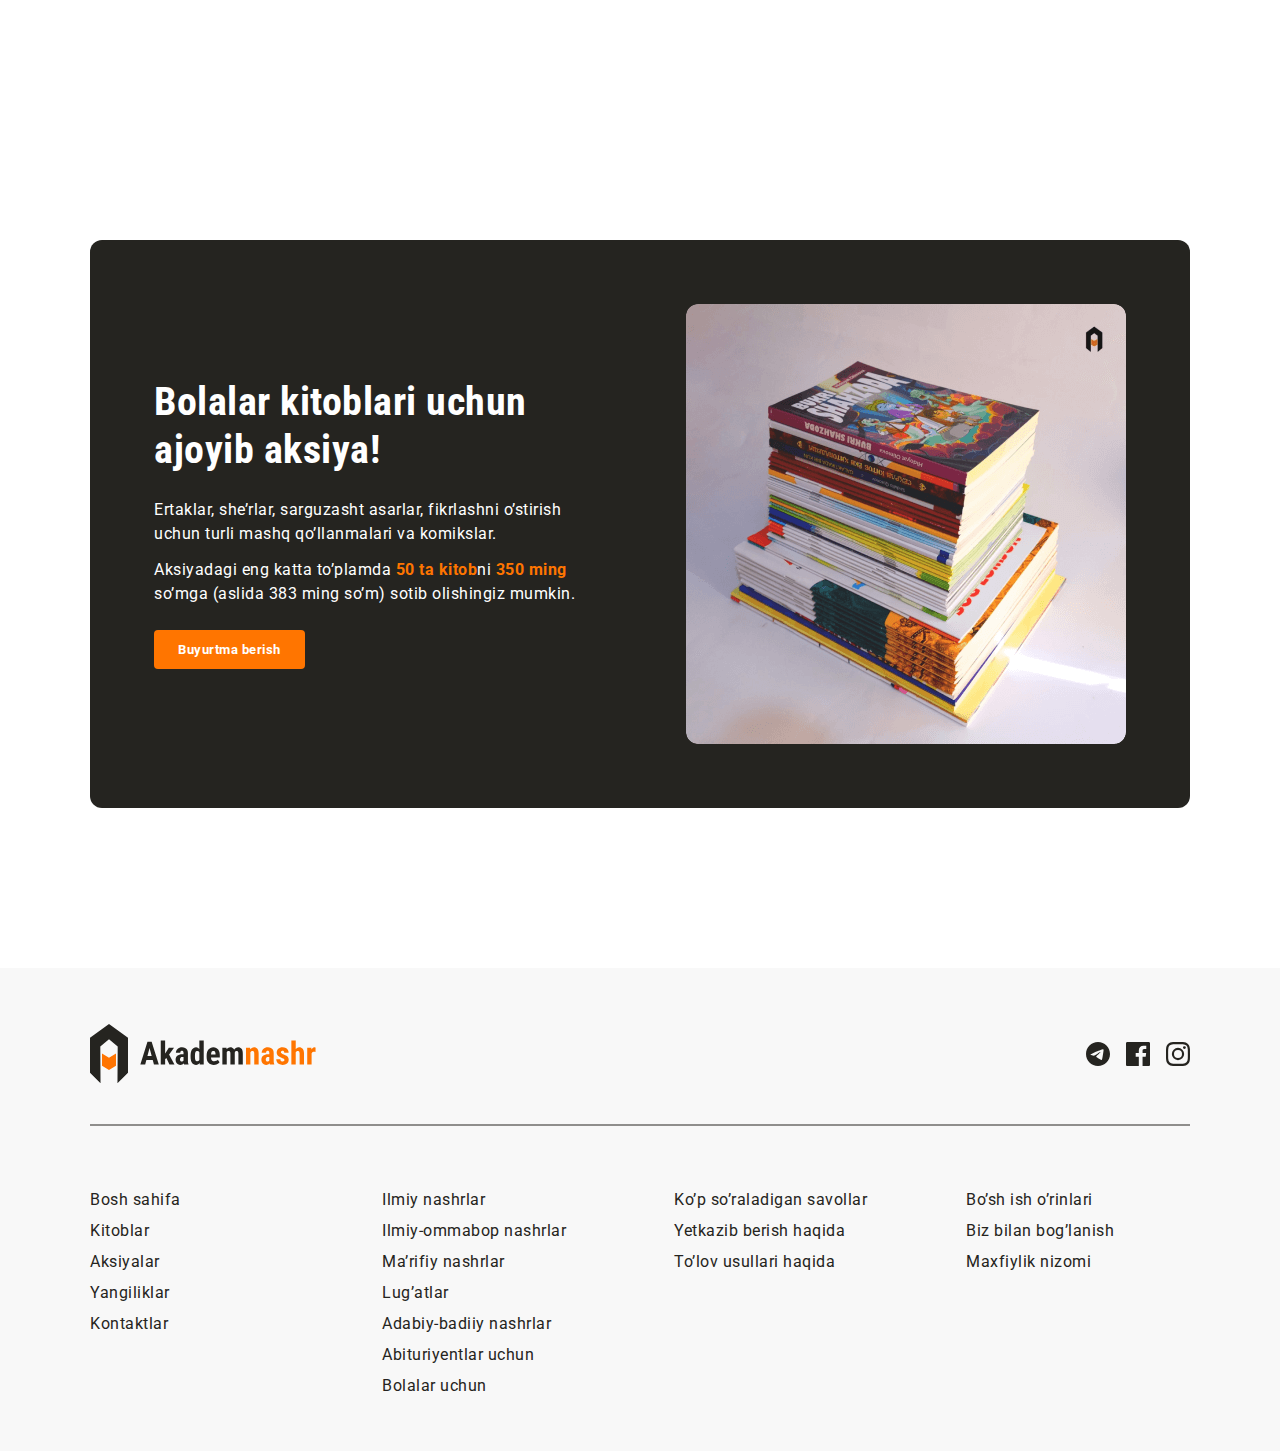
==== commit e15ef4ca: "Add container and related styles. Add margin to footer links item" ====
--- a/index.html
+++ b/index.html
@@ -16,130 +16,142 @@
 <body>
   <!-- site - header -->
   <header class="site-header">
-    <a class="logo-link" href="index.html"><img src="/img/logo.svg" alt="Akademnashr-logosi" width="227" height="60"></a>
-    <div class="site-header-actions">
-      <!-- site - nav -->
-      <nav>
-        <ul class="sitenav-list">
-          <li class="sitenav-item"><a class="sitenav-link" href="#">Bosh sahifa</a></li>
-          <li class="sitenav-item"><a class="sitenav-link" href="#">Kitoblar</a></li>
-          <li class="sitenav-item"><a class="sitenav-link" href="#">Aksiyalar</a></li>
-          <li class="sitenav-item"><a class="sitenav-link" href="#">Kontaktlar</a></li>
-        </ul>
-      </nav>
-      <a class="orange-button" href="#">Ro'yxatdan o'tish</a>
+    <div class="site-header-container container">
+      <a class="logo-link" href="index.html"><img src="/img/logo.svg" alt="Akademnashr-logosi" width="227" height="60"></a>
+      <div class="site-header-actions">
+        <!-- site - nav -->
+        <nav>
+          <ul class="sitenav-list">
+            <li class="sitenav-item"><a class="sitenav-link" href="#">Bosh sahifa</a></li>
+            <li class="sitenav-item"><a class="sitenav-link" href="#">Kitoblar</a></li>
+            <li class="sitenav-item"><a class="sitenav-link" href="#">Aksiyalar</a></li>
+            <li class="sitenav-item"><a class="sitenav-link" href="#">Kontaktlar</a></li>
+          </ul>
+        </nav>
+        <a class="orange-button" href="#">Ro'yxatdan o'tish</a>
+      </div>
     </div>
   </header>
 
   <!-- hero qismi -->
   <main>
     <section class="hero">
-      <div class="hero-content">
+      <div class="hero-container container">
+        <div class="hero-content">
+          <hr class="orange-hr">
+          <h2 class="hero-heading">Pythonda dasturlash asoslari</h2>
+          <p class="hero-text">Dasturlash asoslariga oid o‘zbek tilidagi ilk eng mukammal qo‘llanma. Kitobning har bir bo‘limi uchun maxsus video darslar yozilgan bo‘lib, ularga kitobda ko‘rsatilgan QR kod orqali o‘tish mumkin.</p>
+          <a class="orange-button" href="#">Buyurtma berish</a>
+        </div>
+        <img class="hero-img" src="/img/python-book.png" alt="python-book" width="510" height="510" srcset="/img/python-book.png 1x, /img/python-book@2x.png 2x">
+      </section>
+    </div>
+
+    <!-- features qismi  -->
+    <section class="features">
+      <div class="container">
+
         <hr class="orange-hr">
-        <h2 class="hero-heading">Pythonda dasturlash <br>asoslari</h2>
-        <p class="hero-text">Dasturlash asoslariga oid o‘zbek tilidagi ilk eng <br>mukammal qo‘llanma. Kitobning har bir bo‘limi <br>uchun maxsus video darslar yozilgan bo‘lib, ularga <br>kitobda ko‘rsatilgan QR kod orqali o‘tish mumkin.</p>
-        <a class="orange-button" href="#">Buyurtma berish</a>
+        <h2 class="features-heading">Nega aynan Akademnashr?</h2>
+        <ul class="features-list">
+
+          <li class="feature">
+            <div class="feature-icon-wrapper">
+              <img src="/img/Icon/cursor-click.svg" alt="" width="56" height="56">
+            </div>
+            <h3 class="feature-title">Oson buyurtma qilish</h3>
+          <p class="feature-info">Akademnashr.uz saytidan o’zingizga yoqqan kitobni sodda usulda buyurtma qila olasiz.</p>
+          </li>
+          <li class="feature">
+            <div class="feature-icon-wrapper">
+              <img src="/img/Icon/sparkles.svg" alt="" width="56" height="56">
+            </div>
+            <h3 class="feature-title">Eng sara kitoblar</h3>
+            <p class="feature-info">Trenddagi eng ommabop, turli auditoriyalarga mo’ljallangan har xil janrdagi kitoblarni topa olasiz.</p>
+          </li>
+          <li class="feature">
+            <div class="feature-icon-wrapper">
+              <img src="/img/Icon/lightning-bolt.svg" alt="" width="56" height="56">
+            </div>
+            <h3 class="feature-title">Tez yetkazib berish</h3>
+            <p class="feature-info">O’zbekistonning ixtiyoriy hududiga 3 ish kuni ichida, xalqaro buyurtmalarni 10 ish kuni ichida yetkazib beriladi.</p>
+          </li>
+        </ul>
       </div>
-
-      <img class="hero-img" src="/img/python-book.png" alt="python-book" width="510" height="510" srcset="/img/python-book.png 1x, /img/python-book@2x.png 2x">
     </section>
 
-    <!-- features qismi oziga xosliklari -->
-    <section class="features">
-      <hr class="orange-hr">
-      <h2 class="features-heading">Nega aynan Akademnashr?</h2>
-      <ul class="features-list">
-        <li class="feature">
-          <div class="feature-icon-wrapper">
-            <img src="/img/Icon/cursor-click.svg" alt="" width="56" height="56">
+    <!-- Aksiya SALE  -->
+    <section class="sale">
+      <div class="container">
+        <div class="sale-inner">
+          <div class="sale-content">
+            <h2 class="sale-heading">Bolalar kitoblari uchun ajoyib aksiya!</h2>
+            <div class="sale-text-wrapper">
+              <p class="sale-text">Ertaklar, she’rlar, sarguzasht asarlar, fikrlashni o’stirish uchun turli mashq qo’llanmalari va komikslar.</p>
+              <p class="sale-text">Aksiyadagi eng katta to’plamda <strong class="sale-highlight">50 ta kitob</strong>ni <strong class="sale-highlight">350 ming</strong> so’mga (aslida 383 ming so’m) sotib olishingiz mumkin.</p>
+            </div>
+            <a class="orange-button" href="#">Buyurtma berish</a>
           </div>
-          <h3 class="feature-title">Oson buyurtma qilish</h3>
-          <p class="feature-info">Akademnashr.uz saytidan o’zingizga <br>yoqqan kitobni sodda usulda buyurtma <br>qila olasiz.</p>
-        </li>
-        <li class="feature">
-          <div class="feature-icon-wrapper">
-            <img src="/img/Icon/sparkles.svg" alt="" width="56" height="56">
-          </div>
-          <h3 class="feature-title">Eng sara kitoblar</h3>
-          <p class="feature-info">Trenddagi eng ommabop, turli <br>auditoriyalarga mo’ljallangan har xil <br>janrdagi kitoblarni topa olasiz.</p>
-        </li>
-        <li class="feature">
-          <div class="feature-icon-wrapper">
-            <img src="/img/Icon/lightning-bolt.svg" alt="" width="56" height="56">
-          </div>
-          <h3 class="feature-title">Tez yetkazib berish</h3>
-          <p class="feature-info">O’zbekistonning ixtiyoriy hududiga 3 ish <br>kuni ichida, xalqaro buyurtmalarni 10 ish <br>kuni ichida yetkazib beriladi.</p>
-        </li>
-      </ul>
-    </section>
-
-    <!-- Aksiya  -->
-    <section class="sale">
-      <div class="sale-content">
-        <h2 class="sale-heading">Bolalar kitoblari uchun <br>ajoyib aksiya!</h2>
-        <div class="sale-text-wrapper">
-          <p class="sale-text">Ertaklar, she’rlar, sarguzasht asarlar, fikrlashni o’stirish <br>uchun turli mashq qo’llanmalari va komikslar.</p>
-          <p class="sale-text">Aksiyadagi eng katta to’plamda <strong class="sale-highlight">50 ta kitob</strong>ni <strong class="sale-highlight">350 ming</strong> <br>so’mga (aslida 383 ming so’m) sotib olishingiz mumkin.</p>
+          <img class="sale-img" src="/img/sale-img.png" alt="Aksiya-book" width="440" height="440" srcset="/img/sale-img.png 1x, /img/sale-img@2x.png 2x">
         </div>
-        <a class="orange-button" href="#">Buyurtma berish</a>
       </div>
-
-      <img class="sale-img" src="/img/sale-img.png" alt="Aksiya-book" width="440" height="440" srcset="/img/sale-img.png 1x, /img/sale-img@2x.png 2x">
     </section>
   </main>
 
   <!-- site-footer qismi -->
   <footer class="site-footer">
-    <div class="site-footer-top">
-      <a class="logo-link" href="index.html"><img src="/img/logo.svg" alt="Akademnashr-logosi" width="227" height="60"></a>
-      <!-- ijtimoiy tarmoqlar -->
-      <ul class="site-footer-socials">
-        <li class="social-icon"><a href="https://t.me/Akademnashr" target="_blank"><svg width="24" height="24" fill="none" xmlns="http://www.w3.org/2000/svg"><path d="M12 0C5.376 0 0 5.376 0 12s5.376 12 12 12 12-5.376 12-12S18.624 0 12 0Zm5.568 8.16c-.18 1.896-.96 6.504-1.356 8.628-.168.9-.504 1.2-.816 1.236-.696.06-1.224-.456-1.896-.9-1.056-.696-1.656-1.128-2.676-1.8-1.188-.78-.42-1.212.264-1.908.18-.18 3.252-2.976 3.312-3.228a.24.24 0 0 0-.06-.216c-.072-.06-.168-.036-.252-.024-.108.024-1.788 1.14-5.064 3.348-.48.324-.912.492-1.296.48-.432-.012-1.248-.24-1.86-.444-.756-.24-1.344-.372-1.296-.792.024-.216.324-.432.888-.66 3.504-1.524 5.832-2.532 6.996-3.012 3.336-1.392 4.02-1.632 4.476-1.632.096 0 .324.024.468.144.12.096.156.228.168.324-.012.072.012.288 0 .456Z" fill="currentColor"/></svg>
+    <div class="container">
+      <div class="site-footer-top">
+        <a class="logo-link" href="index.html"><img src="/img/logo.svg" alt="Akademnashr-logosi" width="227" height="60"></a>
+        <!-- ijtimoiy tarmoqlar -->
+        <ul class="site-footer-socials">
+          <li class="social-icon"><a href="https://t.me/Akademnashr" target="_blank"><svg width="24" height="24" fill="none" xmlns="http://www.w3.org/2000/svg"><path d="M12 0C5.376 0 0 5.376 0 12s5.376 12 12 12 12-5.376 12-12S18.624 0 12 0Zm5.568 8.16c-.18 1.896-.96 6.504-1.356 8.628-.168.9-.504 1.2-.816 1.236-.696.06-1.224-.456-1.896-.9-1.056-.696-1.656-1.128-2.676-1.8-1.188-.78-.42-1.212.264-1.908.18-.18 3.252-2.976 3.312-3.228a.24.24 0 0 0-.06-.216c-.072-.06-.168-.036-.252-.024-.108.024-1.788 1.14-5.064 3.348-.48.324-.912.492-1.296.48-.432-.012-1.248-.24-1.86-.444-.756-.24-1.344-.372-1.296-.792.024-.216.324-.432.888-.66 3.504-1.524 5.832-2.532 6.996-3.012 3.336-1.392 4.02-1.632 4.476-1.632.096 0 .324.024.468.144.12.096.156.228.168.324-.012.072.012.288 0 .456Z" fill="currentColor"/></svg>
+          </a>
+        </li>
+        <li class="social-icon"><a href="https://www.facebook.com/Akademnashr" target="_blank"><svg width="24" height="24" fill="none" xmlns="http://www.w3.org/2000/svg"><path d="M22.675 0H1.325C.593 0 0 .593 0 1.325v21.351C0 23.407.593 24 1.325 24H12.82v-9.294H9.692v-3.622h3.128V8.413c0-3.1 1.893-4.788 4.659-4.788 1.325 0 2.463.099 2.795.143v3.24l-1.918.001c-1.504 0-1.795.715-1.795 1.763v2.313h3.587l-.467 3.622h-3.12V24h6.116c.73 0 1.323-.593 1.323-1.325V1.325C24 .593 23.407 0 22.675 0Z" fill="currentColor"/></svg>
         </a>
       </li>
-      <li class="social-icon"><a href="https://www.facebook.com/Akademnashr" target="_blank"><svg width="24" height="24" fill="none" xmlns="http://www.w3.org/2000/svg"><path d="M22.675 0H1.325C.593 0 0 .593 0 1.325v21.351C0 23.407.593 24 1.325 24H12.82v-9.294H9.692v-3.622h3.128V8.413c0-3.1 1.893-4.788 4.659-4.788 1.325 0 2.463.099 2.795.143v3.24l-1.918.001c-1.504 0-1.795.715-1.795 1.763v2.313h3.587l-.467 3.622h-3.12V24h6.116c.73 0 1.323-.593 1.323-1.325V1.325C24 .593 23.407 0 22.675 0Z" fill="currentColor"/></svg>
+      <li class="social-icon"><a href="https://www.instagram.com/akademnashr" target="_blank"><svg width="24" height="24" fill="none" xmlns="http://www.w3.org/2000/svg"><path fill-rule="evenodd" clip-rule="evenodd" d="M12 0C8.741 0 8.333.014 7.053.072 2.695.272.273 2.69.073 7.052.014 8.333 0 8.741 0 12c0 3.259.014 3.668.072 4.948.2 4.358 2.618 6.78 6.98 6.98C8.333 23.986 8.741 24 12 24c3.259 0 3.668-.014 4.948-.072 4.354-.2 6.782-2.618 6.979-6.98.059-1.28.073-1.689.073-4.948 0-3.259-.014-3.667-.072-4.947-.196-4.354-2.617-6.78-6.979-6.98C15.668.014 15.259 0 12 0Zm0 2.163c3.204 0 3.584.012 4.85.07 3.252.148 4.771 1.691 4.919 4.919.058 1.265.069 1.645.069 4.849 0 3.205-.012 3.584-.069 4.849-.149 3.225-1.664 4.771-4.919 4.919-1.266.058-1.644.07-4.85.07-3.204 0-3.584-.012-4.849-.07-3.26-.149-4.771-1.699-4.919-4.92-.058-1.265-.07-1.644-.07-4.849 0-3.204.013-3.583.07-4.849.149-3.227 1.664-4.771 4.919-4.919 1.266-.057 1.645-.069 4.849-.069ZM5.838 12a6.162 6.162 0 1 1 12.324 0 6.162 6.162 0 0 1-12.324 0ZM12 16a4 4 0 1 1 0-8 4 4 0 0 1 0 8Zm4.965-10.405a1.44 1.44 0 1 1 2.881.001 1.44 1.44 0 0 1-2.881-.001Z" fill="currentColor"/></svg>
       </a>
-    </li>
-    <li class="social-icon"><a href="https://www.instagram.com/akademnashr" target="_blank"><svg width="24" height="24" fill="none" xmlns="http://www.w3.org/2000/svg"><path fill-rule="evenodd" clip-rule="evenodd" d="M12 0C8.741 0 8.333.014 7.053.072 2.695.272.273 2.69.073 7.052.014 8.333 0 8.741 0 12c0 3.259.014 3.668.072 4.948.2 4.358 2.618 6.78 6.98 6.98C8.333 23.986 8.741 24 12 24c3.259 0 3.668-.014 4.948-.072 4.354-.2 6.782-2.618 6.979-6.98.059-1.28.073-1.689.073-4.948 0-3.259-.014-3.667-.072-4.947-.196-4.354-2.617-6.78-6.979-6.98C15.668.014 15.259 0 12 0Zm0 2.163c3.204 0 3.584.012 4.85.07 3.252.148 4.771 1.691 4.919 4.919.058 1.265.069 1.645.069 4.849 0 3.205-.012 3.584-.069 4.849-.149 3.225-1.664 4.771-4.919 4.919-1.266.058-1.644.07-4.85.07-3.204 0-3.584-.012-4.849-.07-3.26-.149-4.771-1.699-4.919-4.92-.058-1.265-.07-1.644-.07-4.849 0-3.204.013-3.583.07-4.849.149-3.227 1.664-4.771 4.919-4.919 1.266-.057 1.645-.069 4.849-.069ZM5.838 12a6.162 6.162 0 1 1 12.324 0 6.162 6.162 0 0 1-12.324 0ZM12 16a4 4 0 1 1 0-8 4 4 0 0 1 0 8Zm4.965-10.405a1.44 1.44 0 1 1 2.881.001 1.44 1.44 0 0 1-2.881-.001Z" fill="currentColor"/></svg>
-    </a>
-  </li>
-</ul>
-</div>
+        </li>
+      </ul>
+      </div>
 
-<hr class="footer-hr">
+      <hr class="footer-hr">
 
-<!-- linklar -->
-<section class="site-footer-bottom">
-  <ul class="site-footer-links-list">
-    <li><a href="#">Bosh sahifa</a></li>
-    <li><a href="#">Kitoblar</a></li>
-    <li><a href="#">Aksiyalar</a></li>
-    <li><a href="#">Yangiliklar</a></li>
-    <li><a href="#">Kontaktlar</a></li>
-  </ul>
+      <!-- linklar -->
+      <section class="site-footer-bottom">
+        <ul class="site-footer-links-list">
+      <li><a href="#">Bosh sahifa</a></li>
+      <li><a href="#">Kitoblar</a></li>
+      <li><a href="#">Aksiyalar</a></li>
+      <li><a href="#">Yangiliklar</a></li>
+      <li><a href="#">Kontaktlar</a></li>
+        </ul>
 
-  <ul class="site-footer-links-list">
-    <li><a href="#">Ilmiy nashrlar</a></li>
-    <li><a href="#">Ilmiy-ommabop nashrlar</a></li>
-    <li><a href="#">Ma’rifiy nashrlar</a></li>
-    <li><a href="#">Lug’atlar</a></li>
-    <li><a href="#">Adabiy-badiiy nashrlar</a></li>
-    <li><a href="#">Abituriyentlar uchun</a></li>
-    <li><a href="#">Bolalar uchun</a></li>
-  </ul>
+        <ul class="site-footer-links-list">
+      <li><a href="#">Ilmiy nashrlar</a></li>
+      <li><a href="#">Ilmiy-ommabop nashrlar</a></li>
+      <li><a href="#">Ma’rifiy nashrlar</a></li>
+      <li><a href="#">Lug’atlar</a></li>
+      <li><a href="#">Adabiy-badiiy nashrlar</a></li>
+      <li><a href="#">Abituriyentlar uchun</a></li>
+      <li><a href="#">Bolalar uchun</a></li>
+        </ul>
 
-  <ul class="site-footer-links-list">
-    <li><a href="#">Ko’p so’raladigan savollar</a></li>
-    <li><a href="#">Yetkazib berish haqida</a></li>
-    <li><a href="#">To’lov usullari haqida</a></li>
-  </ul>
+        <ul class="site-footer-links-list">
+      <li><a href="#">Ko’p so’raladigan savollar</a></li>
+      <li><a href="#">Yetkazib berish haqida</a></li>
+      <li><a href="#">To’lov usullari haqida</a></li>
+        </ul>
 
-  <ul class="site-footer-links-list">
-    <li><a href="#">Bo’sh ish o’rinlari</a></li>
-    <li><a href="#">Biz bilan bog’lanish</a></li>
-    <li><a href="#">Maxfiylik nizomi</a></li>
-  </ul>
-</section>
+        <ul class="site-footer-links-list">
+      <li><a href="#">Bo’sh ish o’rinlari</a></li>
+      <li><a href="#">Biz bilan bog’lanish</a></li>
+      <li><a href="#">Maxfiylik nizomi</a></li>
+        </ul>
+      </section>
+    </div>
 </footer>
 </body>
 </html>--- a/css/styles.css
+++ b/css/styles.css
@@ -1,5 +1,10 @@
 /* SITE-HEADER */
+* {
+box-sizing: border-box;
+}
 body{
+  padding: 0;
+  margin: 0;
   font-family: "Roboto","Arial",sans-serif;
   font-size: 16px;
   line-height: 1.5;
@@ -9,15 +14,29 @@
   outline: 2px dotted #ff7500;
   outline-offset: 3px;
 }
+
+/* CONTAINER */
+.container {
+  width: 100%;
+  max-width: 1140px;
+  padding-left: 20px;
+  padding-right: 20px;
+  margin-left: auto;
+  margin-right: auto;
+}
+
 .site-header{
   background-color:#fff;
-  justify-content: space-between;
-  display: flex;
-  align-items: center;
   padding-top: 16px;
   padding-bottom: 16px;
   border-top: 5px solid #ff7500;
 }
+
+.site-header-container {
+  justify-content: space-between;
+  display: flex;
+  align-items: center;
+}
 .logo-link{
   transition: opacity 0.4s ease;
 }
@@ -26,6 +45,9 @@
 }
 .logo-link:active{
   opacity: 0.6;
+}
+.logo-link img {
+  display: block;
 }
 
 .site-header-actions{
@@ -89,15 +111,17 @@
 .hero{
   background-color:#252420;
   color: #fff;
-  display: flex;
-  align-items: center;
-  justify-content: space-between;
   padding-top: 80px;
   padding-bottom: 80px;
 }
 
 .hero-content {
   width: 390px;
+}
+.hero-container {
+  display: flex;
+  align-items: center;
+  justify-content: space-between;
 }
 
 .orange-hr{
@@ -126,6 +150,7 @@
   width: 510px;
   height: 510px;
   border-radius: 8px;
+  box-shadow: 24px 24px 0 0 rgba(255, 117, 0, 0.6);
 }
 
 /* FEATURES */
@@ -165,27 +190,40 @@
   width: 100px;
   height: 100px;
   border-radius: 50%;
+  margin-bottom: 32px;
   background-color:rgba(255, 117, 0, 0.2);
 }
 
 .feature-title{
+  margin-top: 0;
+  margin-bottom: 12px;
   font-size: 24px;
   line-height: 1.2;
   font-family: "Roboto Condensed","Roboto", "Arial", sans-serif;
 }
+.feature-info {
+  margin: 0;
+}
 
 /* SALE */
-.sale{
-  background-color: #252420;
-  color: #fff;
-  display: flex;
-  align-items: center;
-  justify-content: space-between;
-  border-radius: 12px;
+.sale {
+  padding-top: 120px;
+  padding-bottom: 160px;
 }
 
 .sale-content{
   width: 440px;
+}
+
+.sale-inner {
+  color: #fff;
+  display: flex;
+  align-items: center;
+  justify-content: space-between;
+  padding: 64px;
+  border-radius: 12px;
+  background-color: #252420;
+
 }
 
 .sale-heading{
@@ -248,6 +286,7 @@
 
 .site-footer-socials a{
   color: #252420;
+  display: block;
 }
 
 .site-footer-socials a:hover{
@@ -256,7 +295,9 @@
 .site-footer-socials a:active{
   opacity: 0.6;
 }
-
+.site-footer-socials svg{
+  display: block;
+}
 .footer-hr{
   height: 2px;
   background-color: rgba(37, 36, 32, 0.5);
@@ -276,6 +317,16 @@
   margin: 0;
   margin-right: 68px;
 }
+
+.site-footer-links-list li {
+  margin-bottom: 12px;
+}
+
+.site-footer-links-list li:last-child {
+  margin-bottom: 0;
+}
+
+
 .site-footer-links-list:last-child{
   margin-right: 0;
 }
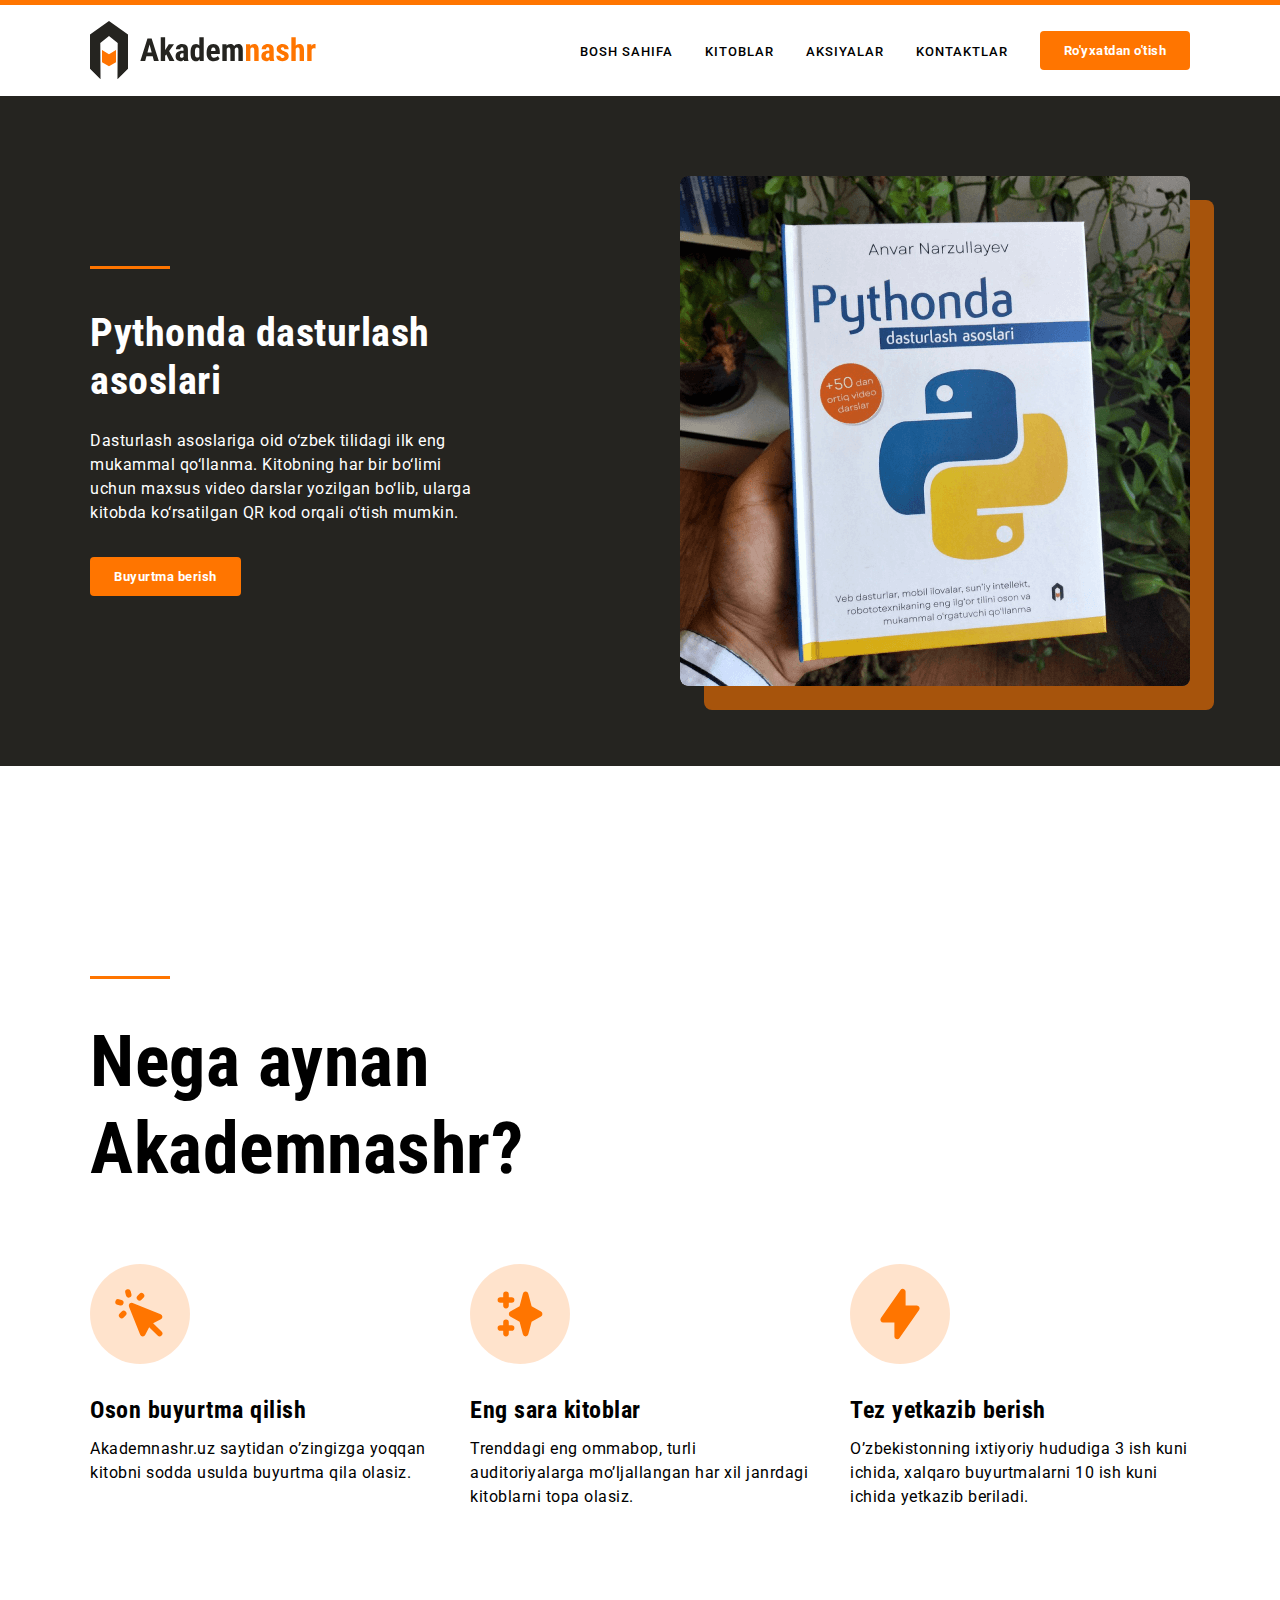
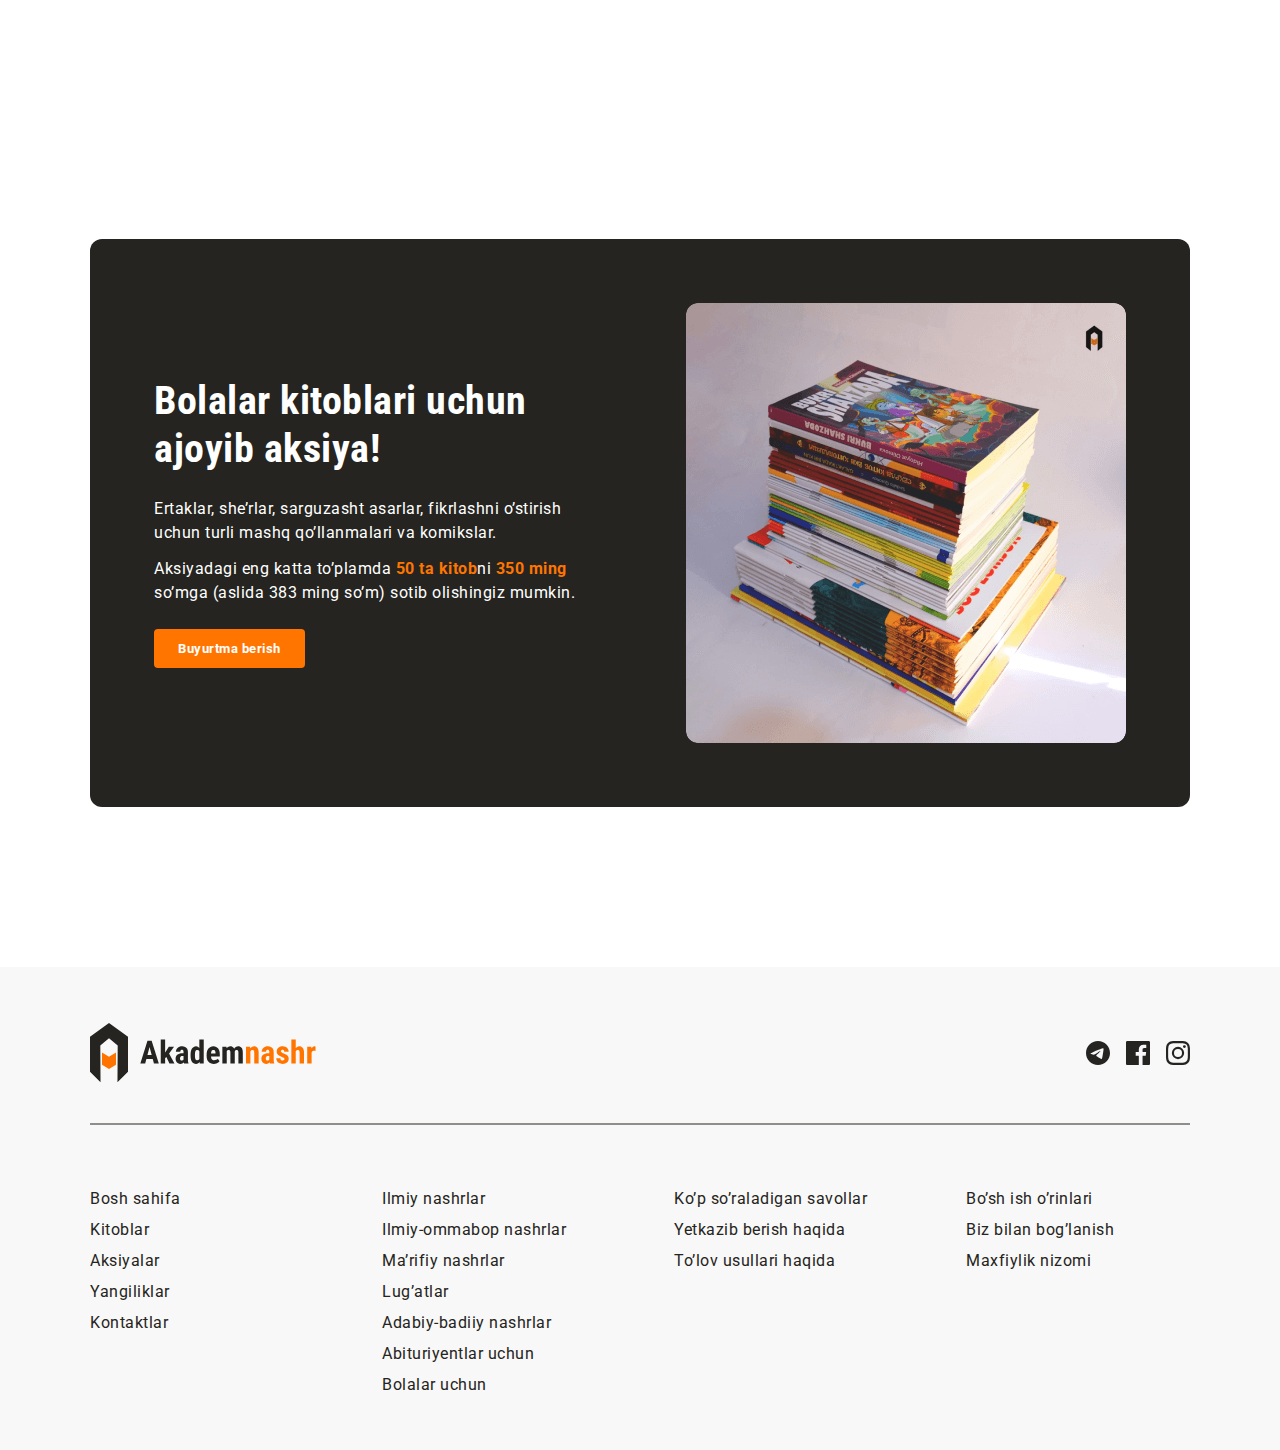
==== commit 2fc67742: "fix some problems" ====
--- a/index.html
+++ b/index.html
@@ -1,10 +1,10 @@
 <!DOCTYPE html>
-<html lang="en">
+<html lang="uz">
 <head>
   <meta charset="UTF-8">
   <meta http-equiv="X-UA-Compatible" content="IE=edge">
   <meta name="viewport" content="width=device-width, initial-scale=1.0">
-  <title>Akademnashr</title>
+  <title>Akademnashr promo sayti</title>
   <!-- link Roboto -->
   <link rel="preconnect" href="https://fonts.googleapis.com">
   <link rel="preconnect" href="https://fonts.gstatic.com" crossorigin>
@@ -17,7 +17,7 @@
   <!-- site - header -->
   <header class="site-header">
     <div class="site-header-container container">
-      <a class="logo-link" href="index.html"><img src="/img/logo.svg" alt="Akademnashr-logosi" width="227" height="60"></a>
+      <a class="logo-link" href="index.html"><img src="/img/logo.svg" alt="Akademnashr-logosi" width="227" height="59.18"></a>
       <div class="site-header-actions">
         <!-- site - nav -->
         <nav>
@@ -60,7 +60,7 @@
               <img src="/img/Icon/cursor-click.svg" alt="" width="56" height="56">
             </div>
             <h3 class="feature-title">Oson buyurtma qilish</h3>
-          <p class="feature-info">Akademnashr.uz saytidan o’zingizga yoqqan kitobni sodda usulda buyurtma qila olasiz.</p>
+            <p class="feature-info">Akademnashr.uz saytidan o’zingizga yoqqan kitobni sodda usulda buyurtma qila olasiz.</p>
           </li>
           <li class="feature">
             <div class="feature-icon-wrapper">
@@ -113,45 +113,45 @@
       </li>
       <li class="social-icon"><a href="https://www.instagram.com/akademnashr" target="_blank"><svg width="24" height="24" fill="none" xmlns="http://www.w3.org/2000/svg"><path fill-rule="evenodd" clip-rule="evenodd" d="M12 0C8.741 0 8.333.014 7.053.072 2.695.272.273 2.69.073 7.052.014 8.333 0 8.741 0 12c0 3.259.014 3.668.072 4.948.2 4.358 2.618 6.78 6.98 6.98C8.333 23.986 8.741 24 12 24c3.259 0 3.668-.014 4.948-.072 4.354-.2 6.782-2.618 6.979-6.98.059-1.28.073-1.689.073-4.948 0-3.259-.014-3.667-.072-4.947-.196-4.354-2.617-6.78-6.979-6.98C15.668.014 15.259 0 12 0Zm0 2.163c3.204 0 3.584.012 4.85.07 3.252.148 4.771 1.691 4.919 4.919.058 1.265.069 1.645.069 4.849 0 3.205-.012 3.584-.069 4.849-.149 3.225-1.664 4.771-4.919 4.919-1.266.058-1.644.07-4.85.07-3.204 0-3.584-.012-4.849-.07-3.26-.149-4.771-1.699-4.919-4.92-.058-1.265-.07-1.644-.07-4.849 0-3.204.013-3.583.07-4.849.149-3.227 1.664-4.771 4.919-4.919 1.266-.057 1.645-.069 4.849-.069ZM5.838 12a6.162 6.162 0 1 1 12.324 0 6.162 6.162 0 0 1-12.324 0ZM12 16a4 4 0 1 1 0-8 4 4 0 0 1 0 8Zm4.965-10.405a1.44 1.44 0 1 1 2.881.001 1.44 1.44 0 0 1-2.881-.001Z" fill="currentColor"/></svg>
       </a>
-        </li>
-      </ul>
-      </div>
+    </li>
+  </ul>
+</div>
 
-      <hr class="footer-hr">
+<hr class="footer-hr">
 
-      <!-- linklar -->
-      <section class="site-footer-bottom">
-        <ul class="site-footer-links-list">
-      <li><a href="#">Bosh sahifa</a></li>
-      <li><a href="#">Kitoblar</a></li>
-      <li><a href="#">Aksiyalar</a></li>
-      <li><a href="#">Yangiliklar</a></li>
-      <li><a href="#">Kontaktlar</a></li>
-        </ul>
+<!-- linklar -->
+<section class="site-footer-bottom">
+  <ul class="site-footer-links-list">
+    <li><a href="#">Bosh sahifa</a></li>
+    <li><a href="#">Kitoblar</a></li>
+    <li><a href="#">Aksiyalar</a></li>
+    <li><a href="#">Yangiliklar</a></li>
+    <li><a href="#">Kontaktlar</a></li>
+  </ul>
 
-        <ul class="site-footer-links-list">
-      <li><a href="#">Ilmiy nashrlar</a></li>
-      <li><a href="#">Ilmiy-ommabop nashrlar</a></li>
-      <li><a href="#">Ma’rifiy nashrlar</a></li>
-      <li><a href="#">Lug’atlar</a></li>
-      <li><a href="#">Adabiy-badiiy nashrlar</a></li>
-      <li><a href="#">Abituriyentlar uchun</a></li>
-      <li><a href="#">Bolalar uchun</a></li>
-        </ul>
+  <ul class="site-footer-links-list">
+    <li><a href="#">Ilmiy nashrlar</a></li>
+    <li><a href="#">Ilmiy-ommabop nashrlar</a></li>
+    <li><a href="#">Ma’rifiy nashrlar</a></li>
+    <li><a href="#">Lug’atlar</a></li>
+    <li><a href="#">Adabiy-badiiy nashrlar</a></li>
+    <li><a href="#">Abituriyentlar uchun</a></li>
+    <li><a href="#">Bolalar uchun</a></li>
+  </ul>
 
-        <ul class="site-footer-links-list">
-      <li><a href="#">Ko’p so’raladigan savollar</a></li>
-      <li><a href="#">Yetkazib berish haqida</a></li>
-      <li><a href="#">To’lov usullari haqida</a></li>
-        </ul>
+  <ul class="site-footer-links-list">
+    <li><a href="#">Ko’p so’raladigan savollar</a></li>
+    <li><a href="#">Yetkazib berish haqida</a></li>
+    <li><a href="#">To’lov usullari haqida</a></li>
+  </ul>
 
-        <ul class="site-footer-links-list">
-      <li><a href="#">Bo’sh ish o’rinlari</a></li>
-      <li><a href="#">Biz bilan bog’lanish</a></li>
-      <li><a href="#">Maxfiylik nizomi</a></li>
-        </ul>
-      </section>
-    </div>
+  <ul class="site-footer-links-list">
+    <li><a href="#">Bo’sh ish o’rinlari</a></li>
+    <li><a href="#">Biz bilan bog’lanish</a></li>
+    <li><a href="#">Maxfiylik nizomi</a></li>
+  </ul>
+</section>
+</div>
 </footer>
 </body>
 </html>